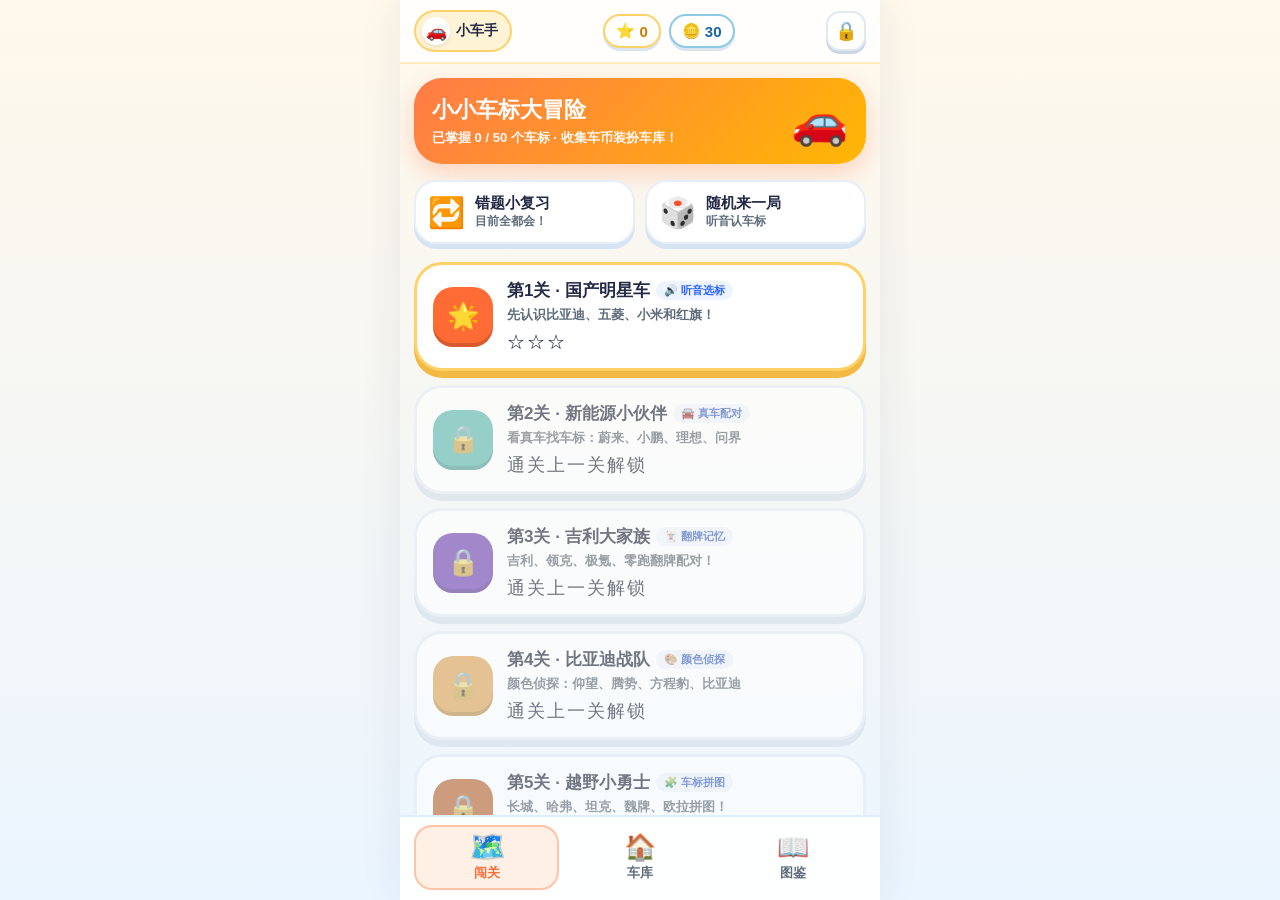
==== index.html @ 492449e4 "feat: 初始化小小车标大冒险 iPhone H5 小游戏" ====
<!DOCTYPE html>
<html lang="zh-CN">
<head>
  <meta charset="UTF-8" />
  <meta name="viewport" content="width=device-width, initial-scale=1.0, maximum-scale=1.0, user-scalable=no, viewport-fit=cover" />
  <meta name="apple-mobile-web-app-capable" content="yes" />
  <meta name="apple-mobile-web-app-status-bar-style" content="black-translucent" />
  <meta name="apple-mobile-web-app-title" content="认车标" />
  <meta name="theme-color" content="#FF6B35" />
  <title>小小车标大冒险</title>
  <link rel="manifest" href="./manifest.json" />
  <link rel="apple-touch-icon" href="./assets/icons/icon.svg" />
  <link rel="icon" type="image/svg+xml" href="./assets/icons/icon.svg" />
  <link rel="stylesheet" href="./styles.css" />
</head>
<body>
  <div id="app" class="app-shell">
    <!-- Top HUD -->
    <header id="top-bar" class="top-bar">
      <button id="profile-pill" class="profile-pill" aria-label="切换小朋友档案">
        <span id="profile-avatar" class="avatar-badge">🚗</span>
        <span id="profile-name" class="profile-name">小车手</span>
      </button>

      <div class="hud-stats">
        <div class="stat-chip star-chip" title="星星">
          <span class="stat-icon">⭐</span>
          <span id="hud-stars">0</span>
        </div>
        <div class="stat-chip coin-chip" title="车币">
          <span class="stat-icon">🪙</span>
          <span id="hud-coins">0</span>
        </div>
      </div>

      <button id="btn-parent" class="icon-btn parent-btn" aria-label="家长模式" title="家长模式">
        <span>🔒</span>
      </button>
    </header>

    <!-- Backup / PWA Reminder Banner (conditional) -->
    <div id="notice-banner" class="notice-banner hidden"></div>

    <!-- Main Screen Container -->
    <main id="screen-root" class="screen-root" role="main"></main>

    <!-- Bottom Tab Bar (hidden during active gameplay) -->
    <nav id="bottom-nav" class="bottom-nav" aria-label="主导航">
      <button class="nav-tab active" data-tab="map">
        <span class="nav-emoji">🗺️</span>
        <span class="nav-label">闯关</span>
      </button>
      <button class="nav-tab" data-tab="garage">
        <span class="nav-emoji">🏠</span>
        <span class="nav-label">车库</span>
      </button>
      <button class="nav-tab" data-tab="encyclopedia">
        <span class="nav-emoji">📖</span>
        <span class="nav-label">图鉴</span>
      </button>
    </nav>

    <!-- Modal / Overlay Layer (Meal Break, Eye Rest, Parent Lock, Celebrations, QR) -->
    <div id="overlay-root" class="overlay-root hidden"></div>
    <!-- Floating Confetti / Star Burst Layer -->
    <div id="fx-layer" class="fx-layer" aria-hidden="true"></div>
  </div>

  <script type="module" src="./src/main.js"></script>
</body>
</html>
---- styles.css ----
:root {
  --bg-top: #FFF8EB;
  --bg-bottom: #EBF5FF;
  --surface: #FFFFFF;
  --surface-soft: #FFF5E4;
  --ink: #232946;
  --ink-muted: #5F6C7B;
  --primary: #FF6B35;
  --primary-dark: #D94E1F;
  --secondary: #3A86FF;
  --secondary-dark: #1F62D6;
  --success: #2EC4B6;
  --success-dark: #1C968A;
  --warning: #FFB703;
  --warning-dark: #D99300;
  --danger: #EF476F;
  --danger-dark: #C72C52;
  --purple: #8338EC;
  --purple-dark: #611EC4;
  --radius-xl: 28px;
  --radius-lg: 22px;
  --radius-md: 16px;
  --shadow-card: 0 8px 24px rgba(35, 41, 70, 0.08);
  --safe-top: env(safe-area-inset-top, 0px);
  --safe-bottom: env(safe-area-inset-bottom, 0px);
}

* {
  box-sizing: border-box;
  -webkit-tap-highlight-color: transparent;
  user-select: none;
  -webkit-user-select: none;
}

html, body {
  margin: 0;
  padding: 0;
  width: 100%;
  height: 100%;
  overflow: hidden;
  font-family: -apple-system, BlinkMacSystemFont, "PingFang SC", "Hiragino Sans GB", "Microsoft YaHei", "Rounded Mplus 1c", sans-serif;
  background: linear-gradient(180deg, var(--bg-top) 0%, var(--bg-bottom) 100%);
  color: var(--ink);
  touch-action: manipulation;
}

input, textarea, select {
  user-select: text;
  -webkit-user-select: text;
  font-family: inherit;
}

.hidden {
  display: none !important;
}

/* App Shell */
.app-shell {
  width: 100%;
  max-width: 480px;
  height: 100%;
  margin: 0 auto;
  display: flex;
  flex-direction: column;
  position: relative;
  background: linear-gradient(180deg, var(--bg-top) 0%, var(--bg-bottom) 100%);
  box-shadow: 0 0 40px rgba(35, 41, 70, 0.08);
}

/* Top HUD */
.top-bar {
  display: flex;
  align-items: center;
  justify-content: space-between;
  gap: 8px;
  padding: calc(10px + var(--safe-top)) 14px 10px;
  background: rgba(255, 255, 255, 0.85);
  backdrop-filter: blur(12px);
  -webkit-backdrop-filter: blur(12px);
  border-bottom: 2px solid rgba(255, 183, 3, 0.25);
  z-index: 20;
  flex-shrink: 0;
}

.profile-pill {
  display: flex;
  align-items: center;
  gap: 6px;
  background: #FFF3D6;
  border: 2px solid #FFD166;
  border-radius: 999px;
  padding: 5px 12px 5px 6px;
  font-size: 14px;
  font-weight: 800;
  color: var(--ink);
  cursor: pointer;
}

.avatar-badge {
  width: 28px;
  height: 28px;
  border-radius: 50%;
  background: #FFFFFF;
  display: flex;
  align-items: center;
  justify-content: center;
  font-size: 17px;
  box-shadow: 0 2px 4px rgba(0,0,0,0.08);
}

.hud-stats {
  display: flex;
  align-items: center;
  gap: 8px;
}

.stat-chip {
  display: flex;
  align-items: center;
  gap: 4px;
  padding: 6px 11px;
  border-radius: 999px;
  font-weight: 900;
  font-size: 15px;
  background: #FFFFFF;
  border: 2px solid #E9EEF5;
  box-shadow: 0 3px 0 #DCE4F0;
}

.star-chip { border-color: #FFD166; color: #C97A00; }
.coin-chip { border-color: #8ECAE6; color: #1964A0; }

.icon-btn {
  width: 40px;
  height: 40px;
  border-radius: 14px;
  border: 2px solid #E2E8F0;
  background: #FFFFFF;
  font-size: 18px;
  display: flex;
  align-items: center;
  justify-content: center;
  cursor: pointer;
  box-shadow: 0 3px 0 #CBD5E1;
  transition: transform 0.1s;
}

.icon-btn:active {
  transform: translateY(2px);
  box-shadow: 0 1px 0 #CBD5E1;
}

/* Notice Banner */
.notice-banner {
  background: #FFF3CD;
  color: #7A5200;
  font-size: 13px;
  font-weight: 700;
  padding: 8px 14px;
  display: flex;
  align-items: center;
  justify-content: space-between;
  gap: 8px;
  border-bottom: 1px solid #FFE08A;
  flex-shrink: 0;
}

.notice-banner button {
  background: #FF9F1C;
  color: #FFFFFF;
  border: none;
  border-radius: 999px;
  padding: 4px 10px;
  font-size: 12px;
  font-weight: 800;
  cursor: pointer;
  white-space: nowrap;
}

/* Main Screen Area */
.screen-root {
  flex: 1;
  overflow-y: auto;
  overflow-x: hidden;
  -webkit-overflow-scrolling: touch;
  padding: 14px 14px 20px;
  position: relative;
}

/* Bottom Navigation */
.bottom-nav {
  display: grid;
  grid-template-columns: repeat(3, 1fr);
  gap: 8px;
  padding: 8px 14px calc(10px + var(--safe-bottom));
  background: rgba(255, 255, 255, 0.94);
  backdrop-filter: blur(12px);
  -webkit-backdrop-filter: blur(12px);
  border-top: 2px solid rgba(58, 134, 255, 0.15);
  flex-shrink: 0;
  z-index: 20;
}

.nav-tab {
  display: flex;
  flex-direction: column;
  align-items: center;
  justify-content: center;
  gap: 2px;
  padding: 8px 4px;
  border: none;
  border-radius: 18px;
  background: transparent;
  color: var(--ink-muted);
  cursor: pointer;
  transition: all 0.16s ease;
}

.nav-tab .nav-emoji {
  font-size: 26px;
  line-height: 1.1;
  transition: transform 0.16s ease;
}

.nav-tab .nav-label {
  font-size: 13px;
  font-weight: 800;
}

.nav-tab.active {
  background: #FFF0E6;
  color: var(--primary);
  box-shadow: inset 0 0 0 2px #FFC4A8;
}

.nav-tab.active .nav-emoji {
  transform: scale(1.15);
}

/* Tactile 3D Buttons */
.btn {
  display: inline-flex;
  align-items: center;
  justify-content: center;
  gap: 8px;
  border: none;
  border-radius: var(--radius-lg);
  padding: 14px 22px;
  font-size: 18px;
  font-weight: 900;
  cursor: pointer;
  transition: transform 0.1s ease, box-shadow 0.1s ease;
  text-decoration: none;
}

.btn-primary {
  background: var(--primary);
  color: #FFFFFF;
  box-shadow: 0 6px 0 var(--primary-dark);
}
.btn-primary:active { transform: translateY(4px); box-shadow: 0 2px 0 var(--primary-dark); }

.btn-secondary {
  background: var(--secondary);
  color: #FFFFFF;
  box-shadow: 0 6px 0 var(--secondary-dark);
}
.btn-secondary:active { transform: translateY(4px); box-shadow: 0 2px 0 var(--secondary-dark); }

.btn-success {
  background: var(--success);
  color: #FFFFFF;
  box-shadow: 0 6px 0 var(--success-dark);
}
.btn-success:active { transform: translateY(4px); box-shadow: 0 2px 0 var(--success-dark); }

.btn-warning {
  background: var(--warning);
  color: #3D2700;
  box-shadow: 0 6px 0 var(--warning-dark);
}
.btn-warning:active { transform: translateY(4px); box-shadow: 0 2px 0 var(--warning-dark); }

.btn-purple {
  background: var(--purple);
  color: #FFFFFF;
  box-shadow: 0 6px 0 var(--purple-dark);
}
.btn-purple:active { transform: translateY(4px); box-shadow: 0 2px 0 var(--purple-dark); }

.btn-soft {
  background: #FFFFFF;
  color: var(--ink);
  border: 2px solid #E2E8F0;
  box-shadow: 0 4px 0 #CBD5E1;
}
.btn-soft:active { transform: translateY(3px); box-shadow: 0 1px 0 #CBD5E1; }

.btn-danger {
  background: var(--danger);
  color: #FFFFFF;
  box-shadow: 0 5px 0 var(--danger-dark);
}

.btn-sm {
  padding: 9px 14px;
  font-size: 14px;
  border-radius: 14px;
}

.btn-block {
  width: 100%;
}

/* Map Screen */
.hero-banner {
  background: linear-gradient(135deg, #FF7B47 0%, #FFB703 100%);
  border-radius: var(--radius-xl);
  padding: 16px 18px;
  color: #FFFFFF;
  display: flex;
  align-items: center;
  justify-content: space-between;
  gap: 12px;
  box-shadow: 0 10px 24px rgba(255, 107, 53, 0.25);
  margin-bottom: 16px;
}

.hero-banner h1 {
  margin: 0 0 4px;
  font-size: 22px;
  font-weight: 900;
}

.hero-banner p {
  margin: 0;
  font-size: 13px;
  font-weight: 700;
  opacity: 0.95;
}

.hero-mascot {
  font-size: 46px;
  animation: bob 2.4s ease-in-out infinite;
}

.quick-actions {
  display: grid;
  grid-template-columns: 1fr 1fr;
  gap: 10px;
  margin-bottom: 18px;
}

.quick-card {
  background: #FFFFFF;
  border-radius: var(--radius-lg);
  padding: 12px;
  border: 2px solid #E6EEF8;
  box-shadow: 0 5px 0 #D6E3F3;
  display: flex;
  align-items: center;
  gap: 10px;
  cursor: pointer;
  text-align: left;
}
.quick-card:active { transform: translateY(3px); box-shadow: 0 2px 0 #D6E3F3; }
.quick-card .q-emoji { font-size: 30px; }
.quick-card .q-title { font-size: 15px; font-weight: 900; color: var(--ink); }
.quick-card .q-sub { font-size: 12px; font-weight: 700; color: var(--ink-muted); }

/* Winding Level Road */
.level-road {
  display: flex;
  flex-direction: column;
  gap: 14px;
  padding-bottom: 16px;
}

.level-card {
  background: #FFFFFF;
  border-radius: var(--radius-xl);
  padding: 14px 16px;
  display: flex;
  align-items: center;
  gap: 14px;
  border: 3px solid #E2ECFA;
  box-shadow: 0 7px 0 #D0DFEF;
  cursor: pointer;
  transition: transform 0.12s ease;
  position: relative;
}

.level-card:active { transform: translateY(4px); box-shadow: 0 3px 0 #D0DFEF; }

.level-card.unlocked {
  border-color: #FFD166;
  box-shadow: 0 7px 0 #F4B942;
}

.level-card.boss {
  background: linear-gradient(135deg, #FFF0F6 0%, #FFF9E6 100%);
  border-color: #FF7597;
  box-shadow: 0 7px 0 #E04F74;
}

.level-card.locked {
  opacity: 0.62;
  filter: grayscale(0.4);
  cursor: not-allowed;
}

.level-badge {
  width: 60px;
  height: 60px;
  border-radius: 20px;
  display: flex;
  flex-direction: column;
  align-items: center;
  justify-content: center;
  font-size: 26px;
  font-weight: 900;
  color: #FFFFFF;
  flex-shrink: 0;
  box-shadow: inset 0 -4px 0 rgba(0, 0, 0, 0.15);
}

.level-info {
  flex: 1;
  min-width: 0;
}

.level-title-row {
  display: flex;
  align-items: center;
  gap: 6px;
  margin-bottom: 4px;
}

.level-title {
  font-size: 17px;
  font-weight: 900;
}

.mode-pill {
  font-size: 11px;
  font-weight: 800;
  padding: 2px 8px;
  border-radius: 999px;
  background: #EEF4FF;
  color: #2962FF;
}

.level-desc {
  font-size: 13px;
  color: var(--ink-muted);
  font-weight: 600;
  margin-bottom: 6px;
}

.level-stars {
  font-size: 18px;
  letter-spacing: 2px;
}

/* Gameplay Header */
.play-header {
  display: flex;
  align-items: center;
  gap: 10px;
  margin-bottom: 12px;
}

.progress-track {
  flex: 1;
  height: 16px;
  background: #E2ECF7;
  border-radius: 999px;
  overflow: hidden;
  border: 2px solid #FFFFFF;
  box-shadow: inset 0 2px 4px rgba(0,0,0,0.08);
}

.progress-fill {
  height: 100%;
  background: linear-gradient(90deg, #2EC4B6, #56CFE1);
  border-radius: 999px;
  transition: width 0.35s cubic-bezier(0.34, 1.56, 0.64, 1);
}

.timer-pill {
  background: #FFE5EC;
  color: #D90429;
  font-weight: 900;
  font-size: 15px;
  padding: 5px 12px;
  border-radius: 999px;
  border: 2px solid #FFB3C6;
}

/* Prompt / Question Card */
.prompt-card {
  background: #FFFFFF;
  border-radius: var(--radius-xl);
  padding: 16px;
  text-align: center;
  box-shadow: var(--shadow-card);
  border: 3px solid #FFF0D4;
  margin-bottom: 14px;
}

.prompt-title {
  font-size: 20px;
  font-weight: 900;
  margin: 0 0 8px;
  color: var(--ink);
}

.speak-big-btn {
  display: inline-flex;
  align-items: center;
  justify-content: center;
  gap: 8px;
  background: linear-gradient(135deg, #3A86FF, #5E9EFF);
  color: #FFFFFF;
  border: none;
  border-radius: 999px;
  padding: 12px 22px;
  font-size: 20px;
  font-weight: 900;
  box-shadow: 0 5px 0 #1F62D6;
  cursor: pointer;
}
.speak-big-btn:active { transform: translateY(3px); box-shadow: 0 2px 0 #1F62D6; }

/* Learn Flashcards */
.learn-card {
  background: #FFFFFF;
  border-radius: var(--radius-xl);
  padding: 20px 16px;
  text-align: center;
  border: 3px solid #FFD166;
  box-shadow: 0 10px 28px rgba(255, 183, 3, 0.16);
  display: flex;
  flex-direction: column;
  align-items: center;
  gap: 12px;
}

.logo-stage {
  width: 170px;
  height: 170px;
  border-radius: 26px;
  background: #F8FAFC;
  border: 2px solid #E2E8F0;
  display: flex;
  align-items: center;
  justify-content: center;
  padding: 16px;
  position: relative;
}

.logo-stage svg {
  width: 100%;
  height: 100%;
  display: block;
}

.variant-chips {
  display: flex;
  flex-wrap: wrap;
  justify-content: center;
  gap: 8px;
}

.variant-chip {
  padding: 6px 12px;
  border-radius: 999px;
  border: 2px solid #E2E8F0;
  background: #FFFFFF;
  font-size: 13px;
  font-weight: 800;
  cursor: pointer;
}

.variant-chip.active {
  border-color: var(--primary);
  background: #FFF0E6;
  color: var(--primary);
}

.car-showcase-box {
  width: 100%;
  max-width: 340px;
  border-radius: 20px;
  overflow: hidden;
  border: 2px solid #E2ECF7;
  background: linear-gradient(180deg, #E3F2FD 0%, #F8FAFC 65%, #DCE4EC 65%, #CBD5E1 100%);
  position: relative;
}

.car-showcase-box img,
.car-showcase-box svg {
  width: 100%;
  height: 145px;
  object-fit: cover;
  display: block;
}

.car-caption {
  position: absolute;
  bottom: 6px;
  right: 8px;
  background: rgba(35, 41, 70, 0.72);
  color: #FFFFFF;
  font-size: 11px;
  font-weight: 800;
  padding: 3px 8px;
  border-radius: 999px;
}

/* Options Grid (2x2 huge buttons for kids) */
.options-grid {
  display: grid;
  grid-template-columns: repeat(2, 1fr);
  gap: 12px;
}

.option-tile {
  background: #FFFFFF;
  border: 3px solid #E2E8F0;
  border-radius: 24px;
  padding: 12px;
  min-height: 132px;
  display: flex;
  flex-direction: column;
  align-items: center;
  justify-content: center;
  gap: 6px;
  box-shadow: 0 6px 0 #CBD5E1;
  cursor: pointer;
  transition: transform 0.12s ease, border-color 0.15s ease, background 0.15s ease;
}

.option-tile:active {
  transform: translateY(4px);
  box-shadow: 0 2px 0 #CBD5E1;
}

.option-tile svg {
  width: 88px;
  height: 88px;
}

.option-tile.car-option {
  padding: 8px;
  min-height: 130px;
}

.option-tile.car-option svg,
.option-tile.car-option img {
  width: 100%;
  height: 92px;
  border-radius: 14px;
  object-fit: cover;
}

.option-tile.correct {
  border-color: var(--success);
  background: #E6FBF8;
  box-shadow: 0 6px 0 var(--success-dark);
  animation: popGood 0.45s ease;
}

.option-tile.wrong {
  border-color: var(--danger);
  background: #FFEBEF;
  box-shadow: 0 6px 0 var(--danger-dark);
  animation: wobble 0.4s ease;
}

/* Memory Match Grid */
.memory-grid {
  display: grid;
  grid-template-columns: repeat(3, 1fr);
  gap: 10px;
}

.memory-card {
  aspect-ratio: 1 / 1;
  perspective: 800px;
  cursor: pointer;
}

.memory-inner {
  width: 100%;
  height: 100%;
  position: relative;
  transform-style: preserve-3d;
  transition: transform 0.35s ease;
}

.memory-card.flipped .memory-inner,
.memory-card.matched .memory-inner {
  transform: rotateY(180deg);
}

.memory-face {
  position: absolute;
  inset: 0;
  border-radius: 20px;
  backface-visibility: hidden;
  -webkit-backface-visibility: hidden;
  display: flex;
  align-items: center;
  justify-content: center;
  padding: 10px;
}

.memory-front {
  background: linear-gradient(135deg, #FF9F1C, #FF6B35);
  border: 3px solid #FFFFFF;
  box-shadow: 0 5px 0 #D94E1F;
  font-size: 34px;
}

.memory-back {
  background: #FFFFFF;
  border: 3px solid #3A86FF;
  box-shadow: 0 5px 0 #1F62D6;
  transform: rotateY(180deg);
}

.memory-card.matched .memory-back {
  border-color: var(--success);
  background: #E6FBF8;
  box-shadow: 0 5px 0 var(--success-dark);
}

.memory-back svg {
  width: 100%;
  height: 100%;
}

/* Puzzle Mode (2x2 tap-to-swap / tap-to-place) */
.puzzle-board {
  display: grid;
  grid-template-columns: repeat(2, 1fr);
  gap: 6px;
  width: 248px;
  height: 248px;
  margin: 0 auto 16px;
  padding: 8px;
  background: #FFFFFF;
  border-radius: 24px;
  border: 4px solid #FFD166;
  box-shadow: var(--shadow-card);
}

.puzzle-slot {
  border-radius: 14px;
  border: 2px dashed #CBD5E1;
  background: #F8FAFC;
  overflow: hidden;
  position: relative;
  cursor: pointer;
}

.puzzle-slot.filled {
  border-style: solid;
  border-color: #2EC4B6;
}

.puzzle-slot.selected {
  border-color: #FF6B35;
  box-shadow: 0 0 0 3px rgba(255, 107, 53, 0.35);
}

.puzzle-tray {
  display: grid;
  grid-template-columns: repeat(4, 1fr);
  gap: 8px;
}

.puzzle-piece {
  aspect-ratio: 1 / 1;
  border-radius: 14px;
  background: #FFFFFF;
  border: 3px solid #3A86FF;
  box-shadow: 0 4px 0 #1F62D6;
  overflow: hidden;
  cursor: pointer;
  position: relative;
}

.puzzle-piece.selected {
  border-color: #FF6B35;
  transform: translateY(-4px) scale(1.04);
}

.puzzle-piece.used {
  opacity: 0.25;
  pointer-events: none;
}

.quad-clip {
  width: 200%;
  height: 200%;
  position: absolute;
}
.quad-0 { top: 0; left: 0; }
.quad-1 { top: 0; left: -100%; }
.quad-2 { top: -100%; left: 0; }
.quad-3 { top: -100%; left: -100%; }

/* Garage Screen */
.garage-stage {
  border-radius: var(--radius-xl);
  padding: 18px 16px 14px;
  min-height: 230px;
  position: relative;
  overflow: hidden;
  border: 3px solid #FFFFFF;
  box-shadow: var(--shadow-card);
  margin-bottom: 14px;
  display: flex;
  flex-direction: column;
  justify-content: space-between;
}

.garage-decor-row {
  display: flex;
  justify-content: space-between;
  font-size: 32px;
  z-index: 2;
}

.garage-car-display {
  display: flex;
  flex-direction: column;
  align-items: center;
  z-index: 2;
  cursor: pointer;
}

.garage-car-display svg {
  width: 240px;
  height: 120px;
  filter: drop-shadow(0 8px 12px rgba(0,0,0,0.18));
  transition: transform 0.2s ease;
}

.garage-car-display:active svg {
  transform: scale(1.06) translateY(-4px);
}

.garage-tabs {
  display: flex;
  gap: 8px;
  margin-bottom: 12px;
}

.pill-tab {
  flex: 1;
  padding: 10px 8px;
  border-radius: 16px;
  border: 2px solid #E2E8F0;
  background: #FFFFFF;
  font-size: 14px;
  font-weight: 900;
  color: var(--ink-muted);
  cursor: pointer;
}

.pill-tab.active {
  background: var(--primary);
  color: #FFFFFF;
  border-color: var(--primary-dark);
}

.shop-grid {
  display: grid;
  grid-template-columns: repeat(2, 1fr);
  gap: 10px;
}

.shop-card {
  background: #FFFFFF;
  border-radius: 20px;
  padding: 12px;
  border: 2px solid #E2E8F0;
  text-align: center;
  display: flex;
  flex-direction: column;
  align-items: center;
  gap: 6px;
  box-shadow: 0 4px 0 #DCE4F0;
}

.shop-card.equipped {
  border-color: var(--success);
  background: #F0FDFB;
}

/* Encyclopedia Screen */
.filter-row {
  display: flex;
  gap: 8px;
  margin-bottom: 12px;
  overflow-x: auto;
  padding-bottom: 4px;
}

.brand-grid {
  display: grid;
  grid-template-columns: repeat(3, 1fr);
  gap: 10px;
}

.brand-cell {
  background: #FFFFFF;
  border-radius: 20px;
  padding: 10px 8px;
  border: 2px solid #E2E8F0;
  box-shadow: 0 4px 0 #DCE4F0;
  display: flex;
  flex-direction: column;
  align-items: center;
  gap: 5px;
  cursor: pointer;
  position: relative;
}

.brand-cell.mastered {
  border-color: #FFD166;
  background: #FFFDF5;
}

.brand-cell svg {
  width: 62px;
  height: 62px;
}

.brand-cell-name {
  font-size: 13px;
  font-weight: 900;
  text-align: center;
}

.master-dot {
  position: absolute;
  top: 6px;
  right: 6px;
  font-size: 13px;
}

/* Overlays & Modals */
.overlay-root {
  position: fixed;
  inset: 0;
  background: rgba(20, 26, 48, 0.62);
  backdrop-filter: blur(6px);
  -webkit-backdrop-filter: blur(6px);
  display: flex;
  align-items: center;
  justify-content: center;
  padding: 16px;
  z-index: 100;
}

.modal-card {
  width: 100%;
  max-width: 420px;
  max-height: 88vh;
  overflow-y: auto;
  background: #FFFFFF;
  border-radius: var(--radius-xl);
  padding: 20px;
  box-shadow: 0 20px 50px rgba(0, 0, 0, 0.28);
  animation: modalIn 0.24s cubic-bezier(0.34, 1.56, 0.64, 1);
}

.modal-header {
  display: flex;
  align-items: center;
  justify-content: space-between;
  margin-bottom: 14px;
}

.modal-title {
  font-size: 20px;
  font-weight: 900;
  margin: 0;
}

/* Parent Panel */
.parent-section {
  background: #F8FAFC;
  border: 1px solid #E2E8F0;
  border-radius: 18px;
  padding: 14px;
  margin-bottom: 12px;
}

.parent-section h3 {
  margin: 0 0 10px;
  font-size: 15px;
  font-weight: 900;
  color: var(--ink);
}

.setting-row {
  display: flex;
  align-items: center;
  justify-content: space-between;
  gap: 10px;
  padding: 8px 0;
  border-bottom: 1px solid #E9EEF5;
  font-size: 14px;
  font-weight: 700;
}

.setting-row:last-child {
  border-bottom: none;
}

.toggle-switch {
  width: 50px;
  height: 28px;
  border-radius: 999px;
  background: #CBD5E1;
  border: none;
  position: relative;
  cursor: pointer;
  transition: background 0.2s;
  flex-shrink: 0;
}

.toggle-switch::after {
  content: "";
  position: absolute;
  top: 3px;
  left: 3px;
  width: 22px;
  height: 22px;
  border-radius: 50%;
  background: #FFFFFF;
  transition: transform 0.2s;
  box-shadow: 0 2px 4px rgba(0,0,0,0.2);
}

.toggle-switch.on {
  background: var(--success);
}

.toggle-switch.on::after {
  transform: translateX(22px);
}

.code-box {
  width: 100%;
  min-height: 76px;
  border-radius: 14px;
  border: 2px solid #CBD5E1;
  padding: 10px;
  font-size: 12px;
  font-family: ui-monospace, SFMono-Regular, Menlo, monospace;
  word-break: break-all;
  background: #FFFFFF;
}

.qr-canvas-wrap {
  display: flex;
  justify-content: center;
  padding: 12px;
  background: #FFFFFF;
  border-radius: 16px;
  border: 2px solid #E2E8F0;
  margin: 10px 0;
}

/* Break Screen (Meal Mode / Eye Rest) */
.break-card {
  text-align: center;
}

.break-emoji {
  font-size: 72px;
  margin-bottom: 8px;
  animation: bob 2s ease-in-out infinite;
}

.countdown-big {
  font-size: 52px;
  font-weight: 900;
  color: var(--primary);
  margin: 10px 0;
  font-variant-numeric: tabular-nums;
}

/* FX Layer */
.fx-layer {
  position: fixed;
  inset: 0;
  pointer-events: none;
  z-index: 200;
  overflow: hidden;
}

.fx-particle {
  position: absolute;
  font-size: 26px;
  animation: flyUp 0.9s ease-out forwards;
}

@keyframes bob {
  0%, 100% { transform: translateY(0); }
  50% { transform: translateY(-7px); }
}

@keyframes popGood {
  0% { transform: scale(1); }
  40% { transform: scale(1.08); }
  100% { transform: scale(1); }
}

@keyframes wobble {
  0%, 100% { transform: translateX(0); }
  25% { transform: translateX(-8px); }
  75% { transform: translateX(8px); }
}

@keyframes modalIn {
  from { opacity: 0; transform: scale(0.9) translateY(16px); }
  to { opacity: 1; transform: scale(1) translateY(0); }
}

@keyframes flyUp {
  0% { opacity: 1; transform: translate(0, 0) scale(0.7) rotate(0deg); }
  100% { opacity: 0; transform: translate(var(--dx, 0px), var(--dy, -140px)) scale(1.35) rotate(var(--rot, 180deg)); }
}
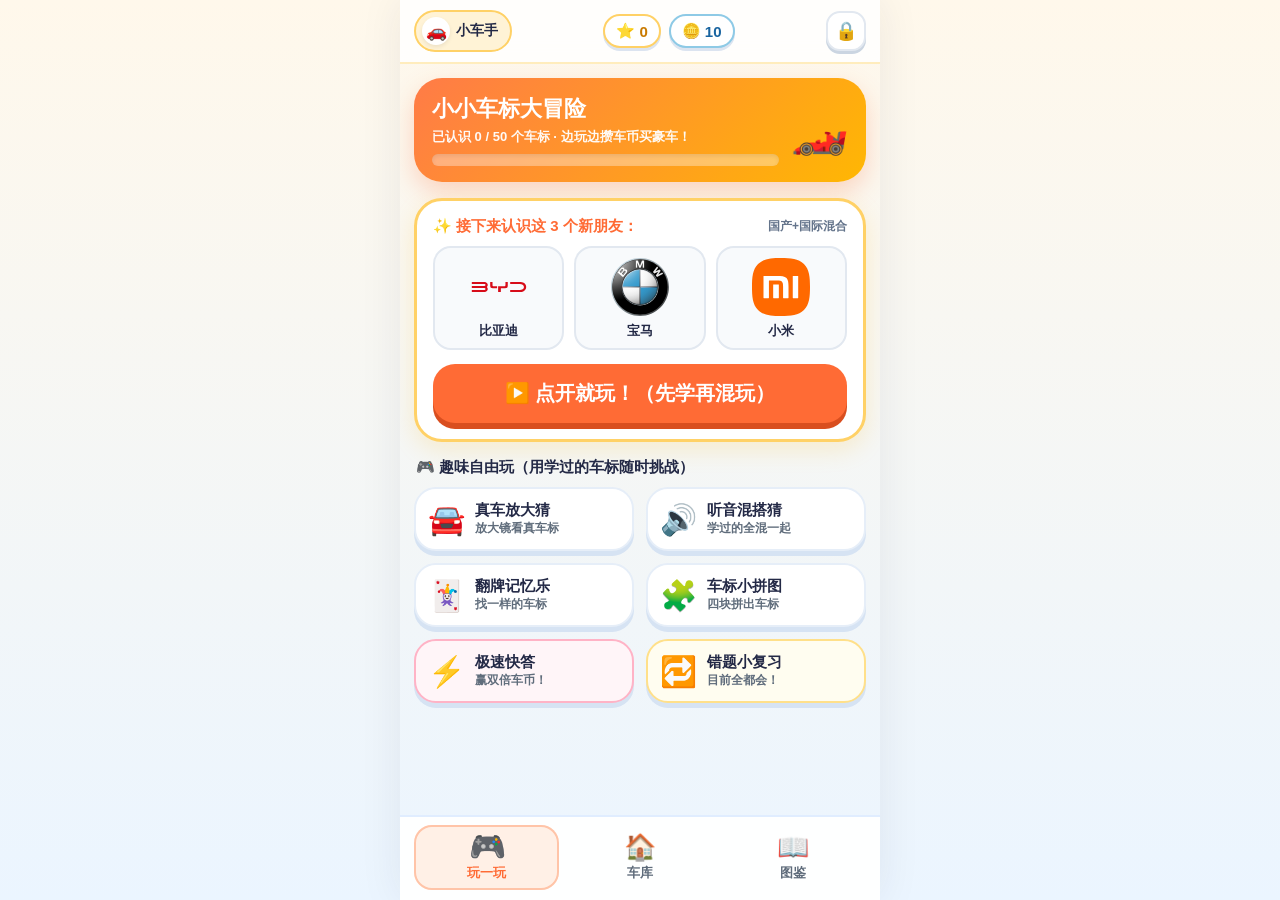
==== commit 3c14328a: "feat: 重构为点开即玩混合循环、真车放大镜看车标、去掉多余假颜色并提高车库解锁门槛" ====
--- a/index.html
+++ b/index.html
@@ -47,8 +47,8 @@
     <!-- Bottom Tab Bar (hidden during active gameplay) -->
     <nav id="bottom-nav" class="bottom-nav" aria-label="主导航">
       <button class="nav-tab active" data-tab="map">
-        <span class="nav-emoji">🗺️</span>
-        <span class="nav-label">闯关</span>
+        <span class="nav-emoji">🎮</span>
+        <span class="nav-label">玩一玩</span>
       </button>
       <button class="nav-tab" data-tab="garage">
         <span class="nav-emoji">🏠</span>
--- a/styles.css
+++ b/styles.css
@@ -559,10 +559,31 @@
   position: relative;
 }
 
-.logo-stage svg {
+.logo-stage svg,
+.logo-stage img.brand-logo-img {
   width: 100%;
   height: 100%;
+  object-fit: contain;
   display: block;
+}
+
+.brand-logo-img {
+  width: 100%;
+  height: 100%;
+  object-fit: contain;
+  display: block;
+  pointer-events: none;
+}
+
+.brand-logo-fallback {
+  width: 100%;
+  height: 100%;
+  display: flex;
+  align-items: center;
+  justify-content: center;
+  font-weight: 900;
+  font-size: 20px;
+  color: var(--ink);
 }
 
 .variant-chips {
@@ -646,9 +667,11 @@
   box-shadow: 0 2px 0 #CBD5E1;
 }
 
-.option-tile svg {
-  width: 88px;
-  height: 88px;
+.option-tile svg,
+.option-tile img.brand-logo-img {
+  width: 96px;
+  height: 96px;
+  object-fit: contain;
 }
 
 .option-tile.car-option {
@@ -736,9 +759,11 @@
   box-shadow: 0 5px 0 var(--success-dark);
 }
 
-.memory-back svg {
+.memory-back svg,
+.memory-back img.brand-logo-img {
   width: 100%;
   height: 100%;
+  object-fit: contain;
 }
 
 /* Puzzle Mode (2x2 tap-to-swap / tap-to-place) */
@@ -849,8 +874,145 @@
   transition: transform 0.2s ease;
 }
 
-.garage-car-display:active svg {
-  transform: scale(1.06) translateY(-4px);
+.garage-car-display:active svg,
+.garage-car-display:active .garage-photo-frame {
+  transform: scale(1.04) translateY(-3px);
+}
+
+.garage-photo-frame {
+  position: relative;
+  width: 248px;
+  height: 138px;
+  border-radius: 20px;
+  overflow: hidden;
+  border: 4px solid #FFFFFF;
+  box-shadow: 0 10px 22px rgba(0, 0, 0, 0.22);
+  background: #F1F5F9;
+  transition: transform 0.2s ease;
+}
+
+.garage-photo-frame svg {
+  width: 100%;
+  height: 100%;
+  filter: none;
+}
+
+.garage-real-img {
+  position: absolute;
+  inset: 0;
+  width: 100%;
+  height: 100%;
+  object-fit: cover;
+}
+
+.garage-mini-logo {
+  position: absolute;
+  top: 8px;
+  left: 8px;
+  width: 40px;
+  height: 40px;
+  border-radius: 12px;
+  background: rgba(255, 255, 255, 0.94);
+  padding: 5px;
+  box-shadow: 0 3px 8px rgba(0, 0, 0, 0.16);
+  display: flex;
+  align-items: center;
+  justify-content: center;
+}
+
+.pulse-speak {
+  animation: gentlePulse 2.2s ease-in-out infinite;
+}
+
+/* 首页点开即玩大卡片 */
+.play-hero-card {
+  background: #FFFFFF;
+  border-radius: var(--radius-xl);
+  padding: 16px;
+  border: 3px solid #FFD166;
+  box-shadow: 0 8px 24px rgba(255, 183, 3, 0.16);
+}
+
+.preview-logo-row {
+  display: grid;
+  grid-template-columns: repeat(3, 1fr);
+  gap: 10px;
+  margin-bottom: 14px;
+}
+
+.preview-logo-chip {
+  background: #F8FAFC;
+  border: 2px solid #E2E8F0;
+  border-radius: 18px;
+  padding: 10px 6px 8px;
+  display: flex;
+  flex-direction: column;
+  align-items: center;
+  gap: 6px;
+  font-size: 13px;
+  font-weight: 900;
+  color: var(--ink);
+}
+
+.preview-logo-box {
+  width: 58px;
+  height: 58px;
+  display: flex;
+  align-items: center;
+  justify-content: center;
+}
+
+.play-hero-btn {
+  font-size: 20px;
+  padding: 16px 20px;
+}
+
+/* 真车放大镜特写舞台 */
+.car-zoom-stage {
+  position: relative;
+  width: 100%;
+  height: 196px;
+  border-radius: 20px;
+  overflow: hidden;
+  border: 3px solid #E2ECF7;
+  background: #F1F5F9;
+  margin-bottom: 10px;
+  cursor: zoom-in;
+}
+
+.car-zoom-img {
+  position: absolute;
+  inset: 0;
+  width: 100%;
+  height: 100%;
+  object-fit: cover;
+  transition: transform 0.28s cubic-bezier(0.22, 1, 0.36, 1), transform-origin 0.2s ease;
+}
+
+.zoom-tip-pill {
+  position: absolute;
+  bottom: 8px;
+  left: 50%;
+  transform: translateX(-50%);
+  background: rgba(20, 26, 48, 0.72);
+  color: #FFFFFF;
+  font-size: 11px;
+  font-weight: 800;
+  padding: 4px 10px;
+  border-radius: 999px;
+  white-space: nowrap;
+  pointer-events: none;
+}
+
+.zoom-controls {
+  display: flex;
+  gap: 8px;
+  width: 100%;
+}
+
+@keyframes gentlePulse {
+  0%, 100% { box-shadow: 0 5px 0 #1F62D6, 0 0 0 0 rgba(58, 134, 255, 0.38); }
+  50% { box-shadow: 0 5px 0 #1F62D6, 0 0 0 10px rgba(58, 134, 255, 0); }
 }
 
 .garage-tabs {
@@ -935,9 +1097,11 @@
   background: #FFFDF5;
 }
 
-.brand-cell svg {
-  width: 62px;
-  height: 62px;
+.brand-cell svg,
+.brand-cell img.brand-logo-img {
+  width: 68px;
+  height: 68px;
+  object-fit: contain;
 }
 
 .brand-cell-name {
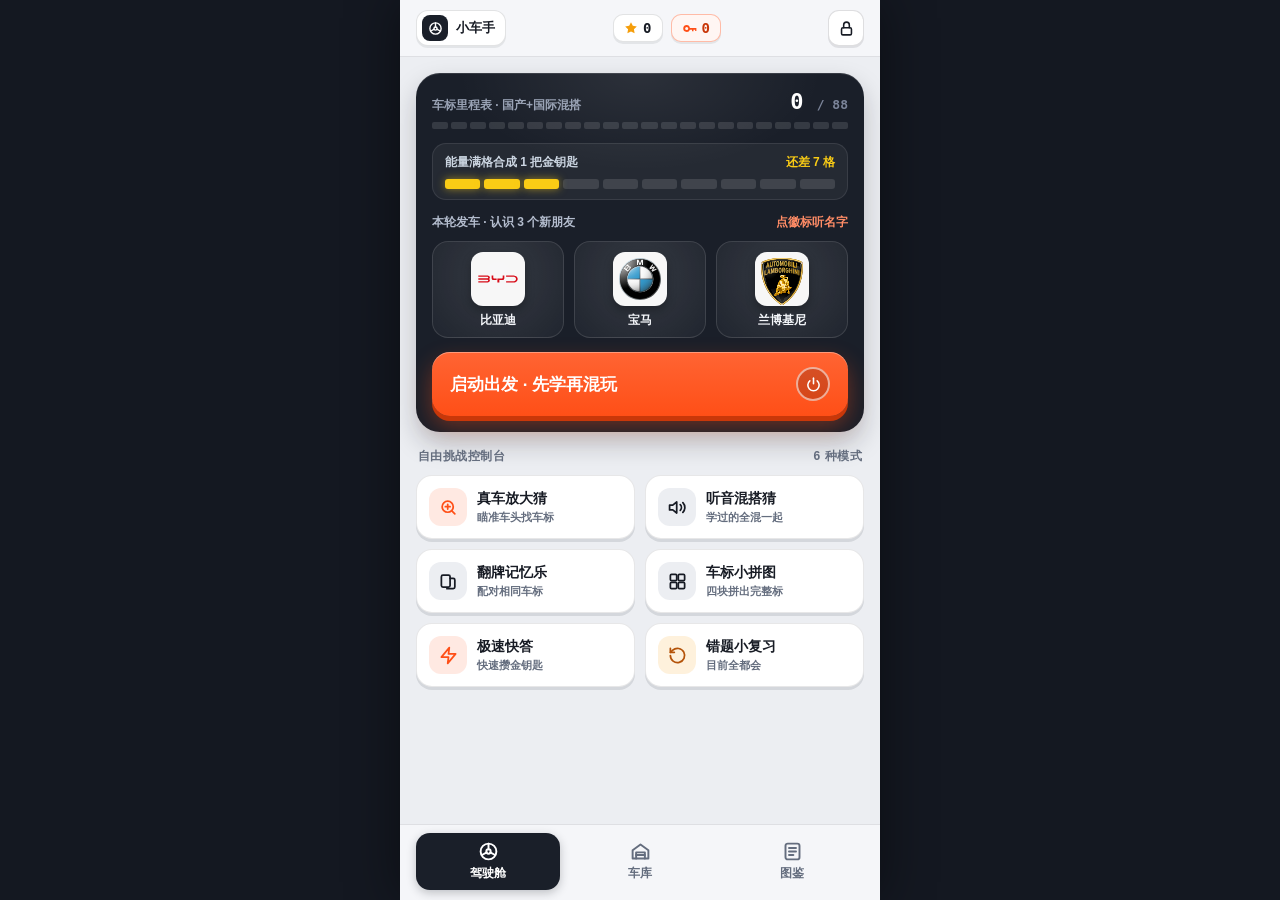
==== commit 0c4c4c55: "Direction A Mini Cockpit UI, 11 detailed garage cars, precision emblem zoom, Gold Key rewards, and 8" ====
--- a/index.html
+++ b/index.html
@@ -6,7 +6,7 @@
   <meta name="apple-mobile-web-app-capable" content="yes" />
   <meta name="apple-mobile-web-app-status-bar-style" content="black-translucent" />
   <meta name="apple-mobile-web-app-title" content="认车标" />
-  <meta name="theme-color" content="#FF6B35" />
+  <meta name="theme-color" content="#1A1F29" />
   <title>小小车标大冒险</title>
   <link rel="manifest" href="./manifest.json" />
   <link rel="apple-touch-icon" href="./assets/icons/icon.svg" />
@@ -15,54 +15,62 @@
 </head>
 <body>
   <div id="app" class="app-shell">
-    <!-- Top HUD -->
+    <!-- Top Cockpit HUD -->
     <header id="top-bar" class="top-bar">
       <button id="profile-pill" class="profile-pill" aria-label="切换小朋友档案">
-        <span id="profile-avatar" class="avatar-badge">🚗</span>
+        <span id="profile-avatar" class="avatar-badge">
+          <svg width="15" height="15" viewBox="0 0 24 24" fill="none" stroke="currentColor" stroke-width="2.2" stroke-linecap="round"><circle cx="12" cy="12" r="9"/><circle cx="12" cy="12" r="2.5"/><path d="M12 3v6.5M4.5 16l5.5-3M19.5 16l-5.5-3"/></svg>
+        </span>
         <span id="profile-name" class="profile-name">小车手</span>
       </button>
 
       <div class="hud-stats">
         <div class="stat-chip star-chip" title="星星">
-          <span class="stat-icon">⭐</span>
+          <svg width="14" height="14" viewBox="0 0 24 24" fill="#F59E0B" aria-hidden="true"><path d="M12 2l3.1 6.3 6.9 1-5 4.9 1.2 6.8L12 17.8 5.8 21 7 14.2 2 9.3l6.9-1z"/></svg>
           <span id="hud-stars">0</span>
         </div>
-        <div class="stat-chip coin-chip" title="车币">
-          <span class="stat-icon">🪙</span>
-          <span id="hud-coins">0</span>
+        <div class="stat-chip key-chip" title="金钥匙">
+          <svg width="15" height="15" viewBox="0 0 24 24" fill="#FF4F17" aria-hidden="true"><path d="M7.5 6.5a5.5 5.5 0 1 0 5.15 7.4h3.35v2.6h2.4v-2.6H21v2h2v-4.8H12.65A5.5 5.5 0 0 0 7.5 6.5zm0 8a2.5 2.5 0 1 1 0-5 2.5 2.5 0 0 1 0 5z"/></svg>
+          <span id="hud-keys">0</span>
         </div>
       </div>
 
       <button id="btn-parent" class="icon-btn parent-btn" aria-label="家长模式" title="家长模式">
-        <span>🔒</span>
+        <svg width="17" height="17" viewBox="0 0 24 24" fill="none" stroke="currentColor" stroke-width="2.2" stroke-linecap="round" stroke-linejoin="round" aria-hidden="true"><rect x="5" y="11" width="14" height="10" rx="2"/><path d="M8 11V7a4 4 0 0 1 8 0v4"/></svg>
       </button>
     </header>
 
-    <!-- Backup / PWA Reminder Banner (conditional) -->
+    <!-- Backup Reminder Banner -->
     <div id="notice-banner" class="notice-banner hidden"></div>
 
     <!-- Main Screen Container -->
     <main id="screen-root" class="screen-root" role="main"></main>
 
-    <!-- Bottom Tab Bar (hidden during active gameplay) -->
+    <!-- Bottom Hardware Dock -->
     <nav id="bottom-nav" class="bottom-nav" aria-label="主导航">
       <button class="nav-tab active" data-tab="map">
-        <span class="nav-emoji">🎮</span>
-        <span class="nav-label">玩一玩</span>
+        <span class="nav-icon">
+          <svg width="21" height="21" viewBox="0 0 24 24" fill="none" stroke="currentColor" stroke-width="2.2" stroke-linecap="round"><circle cx="12" cy="12" r="9"/><circle cx="12" cy="12" r="2.5"/><path d="M12 3v6.5M4.5 16l5.5-3M19.5 16l-5.5-3"/></svg>
+        </span>
+        <span class="nav-label">驾驶舱</span>
       </button>
       <button class="nav-tab" data-tab="garage">
-        <span class="nav-emoji">🏠</span>
+        <span class="nav-icon">
+          <svg width="21" height="21" viewBox="0 0 24 24" fill="none" stroke="currentColor" stroke-width="2.2" stroke-linecap="round" stroke-linejoin="round"><path d="M3 10.5L12 4l9 6.5V20H3v-9.5z"/><path d="M7 20v-7h10v7"/><path d="M7 16h10"/></svg>
+        </span>
         <span class="nav-label">车库</span>
       </button>
       <button class="nav-tab" data-tab="encyclopedia">
-        <span class="nav-emoji">📖</span>
+        <span class="nav-icon">
+          <svg width="21" height="21" viewBox="0 0 24 24" fill="none" stroke="currentColor" stroke-width="2.2" stroke-linecap="round" stroke-linejoin="round"><rect x="4" y="3" width="16" height="18" rx="2.5"/><path d="M8 8h8M8 12h8M8 16h5"/></svg>
+        </span>
         <span class="nav-label">图鉴</span>
       </button>
     </nav>
 
-    <!-- Modal / Overlay Layer (Meal Break, Eye Rest, Parent Lock, Celebrations, QR) -->
+    <!-- Modal / Overlay Layer -->
     <div id="overlay-root" class="overlay-root hidden"></div>
-    <!-- Floating Confetti / Star Burst Layer -->
+    <!-- Floating Celebration Particle Layer -->
     <div id="fx-layer" class="fx-layer" aria-hidden="true"></div>
   </div>
 
--- a/styles.css
+++ b/styles.css
@@ -1,26 +1,30 @@
+/* Direction A: Mini Cockpit (迷你驾驶舱) Design System
+ * Matte warm-gray hardware chassis + Dark carbon instrument deck + Signal orange-red + Telemetry green
+ * 8pt spacing rhythm, zero system-emoji UI icons, crisp contrast for all 88 real car emblems.
+ */
+
 :root {
-  --bg-top: #FFF8EB;
-  --bg-bottom: #EBF5FF;
+  --chassis: #ECEEF2;
+  --chassis-deep: #E1E4EB;
   --surface: #FFFFFF;
-  --surface-soft: #FFF5E4;
-  --ink: #232946;
-  --ink-muted: #5F6C7B;
-  --primary: #FF6B35;
-  --primary-dark: #D94E1F;
-  --secondary: #3A86FF;
-  --secondary-dark: #1F62D6;
-  --success: #2EC4B6;
-  --success-dark: #1C968A;
-  --warning: #FFB703;
-  --warning-dark: #D99300;
-  --danger: #EF476F;
-  --danger-dark: #C72C52;
-  --purple: #8338EC;
-  --purple-dark: #611EC4;
-  --radius-xl: 28px;
-  --radius-lg: 22px;
-  --radius-md: 16px;
-  --shadow-card: 0 8px 24px rgba(35, 41, 70, 0.08);
+  --carbon: #1A1F29;
+  --carbon-2: #242B38;
+  --ink: #171B24;
+  --ink-muted: #646D7E;
+  --signal: #FF4F17;
+  --signal-dark: #C93709;
+  --ok: #16A34A;
+  --ok-dark: #15803D;
+  --gold: #F59E0B;
+  --gold-dark: #B45309;
+  --danger: #E11D48;
+  --danger-dark: #BE123C;
+  --line: rgba(23, 27, 36, 0.1);
+  --radius-xl: 24px;
+  --radius-lg: 18px;
+  --radius-md: 14px;
+  --shadow-hw: 0 3px 0 rgba(23, 27, 36, 0.11);
+  --shadow-deck: 0 12px 26px rgba(17, 20, 27, 0.22);
   --safe-top: env(safe-area-inset-top, 0px);
   --safe-bottom: env(safe-area-inset-bottom, 0px);
 }
@@ -38,10 +42,11 @@
   width: 100%;
   height: 100%;
   overflow: hidden;
-  font-family: -apple-system, BlinkMacSystemFont, "PingFang SC", "Hiragino Sans GB", "Microsoft YaHei", "Rounded Mplus 1c", sans-serif;
-  background: linear-gradient(180deg, var(--bg-top) 0%, var(--bg-bottom) 100%);
+  font-family: -apple-system, BlinkMacSystemFont, "PingFang SC", "SF Pro Rounded", "Helvetica Neue", sans-serif;
+  background: #141821;
   color: var(--ink);
   touch-action: manipulation;
+  -webkit-font-smoothing: antialiased;
 }
 
 input, textarea, select {
@@ -50,9 +55,7 @@
   font-family: inherit;
 }
 
-.hidden {
-  display: none !important;
-}
+.hidden { display: none !important; }
 
 /* App Shell */
 .app-shell {
@@ -63,21 +66,19 @@
   display: flex;
   flex-direction: column;
   position: relative;
-  background: linear-gradient(180deg, var(--bg-top) 0%, var(--bg-bottom) 100%);
-  box-shadow: 0 0 40px rgba(35, 41, 70, 0.08);
-}
-
-/* Top HUD */
+  background: var(--chassis);
+  box-shadow: 0 0 50px rgba(0, 0, 0, 0.45);
+}
+
+/* Top Cockpit HUD */
 .top-bar {
   display: flex;
   align-items: center;
   justify-content: space-between;
   gap: 8px;
-  padding: calc(10px + var(--safe-top)) 14px 10px;
-  background: rgba(255, 255, 255, 0.85);
-  backdrop-filter: blur(12px);
-  -webkit-backdrop-filter: blur(12px);
-  border-bottom: 2px solid rgba(255, 183, 3, 0.25);
+  padding: calc(10px + var(--safe-top)) 16px 10px;
+  background: #F5F6F9;
+  border-bottom: 1px solid var(--line);
   z-index: 20;
   flex-shrink: 0;
 }
@@ -85,118 +86,117 @@
 .profile-pill {
   display: flex;
   align-items: center;
-  gap: 6px;
-  background: #FFF3D6;
-  border: 2px solid #FFD166;
-  border-radius: 999px;
-  padding: 5px 12px 5px 6px;
+  gap: 8px;
+  background: var(--surface);
+  border: 1px solid rgba(23, 27, 36, 0.12);
+  border-radius: 12px;
+  padding: 4px 10px 4px 5px;
+  font-size: 13px;
+  font-weight: 800;
+  color: var(--ink);
+  cursor: pointer;
+  box-shadow: 0 2px 0 rgba(23, 27, 36, 0.08);
+}
+
+.avatar-badge {
+  width: 26px;
+  height: 26px;
+  border-radius: 8px;
+  background: var(--carbon);
+  color: #FFFFFF;
+  display: grid;
+  place-items: center;
+  font-size: 13px;
+  font-weight: 900;
+}
+
+.hud-stats {
+  display: flex;
+  align-items: center;
+  gap: 8px;
+}
+
+.stat-chip {
+  display: inline-flex;
+  align-items: center;
+  gap: 5px;
+  padding: 5px 10px;
+  border-radius: 10px;
+  font-family: ui-monospace, SFMono-Regular, Menlo, monospace;
+  font-weight: 800;
   font-size: 14px;
-  font-weight: 800;
+  font-variant-numeric: tabular-nums;
+  background: var(--surface);
+  border: 1px solid rgba(23, 27, 36, 0.12);
+  box-shadow: 0 2px 0 rgba(23, 27, 36, 0.08);
   color: var(--ink);
-  cursor: pointer;
-}
-
-.avatar-badge {
-  width: 28px;
-  height: 28px;
-  border-radius: 50%;
-  background: #FFFFFF;
-  display: flex;
-  align-items: center;
-  justify-content: center;
-  font-size: 17px;
-  box-shadow: 0 2px 4px rgba(0,0,0,0.08);
-}
-
-.hud-stats {
-  display: flex;
-  align-items: center;
-  gap: 8px;
-}
-
-.stat-chip {
-  display: flex;
-  align-items: center;
-  gap: 4px;
-  padding: 6px 11px;
-  border-radius: 999px;
-  font-weight: 900;
-  font-size: 15px;
-  background: #FFFFFF;
-  border: 2px solid #E9EEF5;
-  box-shadow: 0 3px 0 #DCE4F0;
-}
-
-.star-chip { border-color: #FFD166; color: #C97A00; }
-.coin-chip { border-color: #8ECAE6; color: #1964A0; }
+}
+
+.key-chip {
+  border-color: rgba(255, 79, 23, 0.35);
+  color: var(--signal-dark);
+  background: #FFF6F3;
+}
 
 .icon-btn {
-  width: 40px;
-  height: 40px;
-  border-radius: 14px;
-  border: 2px solid #E2E8F0;
-  background: #FFFFFF;
-  font-size: 18px;
-  display: flex;
-  align-items: center;
-  justify-content: center;
-  cursor: pointer;
-  box-shadow: 0 3px 0 #CBD5E1;
-  transition: transform 0.1s;
-}
-
-.icon-btn:active {
-  transform: translateY(2px);
-  box-shadow: 0 1px 0 #CBD5E1;
-}
+  width: 36px;
+  height: 36px;
+  border-radius: 11px;
+  border: 1px solid rgba(23, 27, 36, 0.14);
+  background: var(--surface);
+  color: var(--ink);
+  display: grid;
+  place-items: center;
+  cursor: pointer;
+  box-shadow: 0 2px 0 rgba(23, 27, 36, 0.1);
+  transition: transform 0.1s ease, box-shadow 0.1s ease;
+  flex-shrink: 0;
+}
+.icon-btn:active { transform: translateY(2px); box-shadow: none; }
 
 /* Notice Banner */
 .notice-banner {
-  background: #FFF3CD;
-  color: #7A5200;
-  font-size: 13px;
+  background: #FEF3C7;
+  color: #78350F;
+  font-size: 12px;
   font-weight: 700;
-  padding: 8px 14px;
+  padding: 8px 16px;
   display: flex;
   align-items: center;
   justify-content: space-between;
   gap: 8px;
-  border-bottom: 1px solid #FFE08A;
+  border-bottom: 1px solid #FDE68A;
   flex-shrink: 0;
 }
-
 .notice-banner button {
-  background: #FF9F1C;
+  background: var(--carbon);
   color: #FFFFFF;
   border: none;
-  border-radius: 999px;
+  border-radius: 8px;
   padding: 4px 10px;
   font-size: 12px;
   font-weight: 800;
   cursor: pointer;
-  white-space: nowrap;
-}
-
-/* Main Screen Area */
+}
+
+/* Main Scrollable Area */
 .screen-root {
   flex: 1;
   overflow-y: auto;
   overflow-x: hidden;
   -webkit-overflow-scrolling: touch;
-  padding: 14px 14px 20px;
+  padding: 16px 16px 24px;
   position: relative;
 }
 
-/* Bottom Navigation */
+/* Bottom Hardware Dock */
 .bottom-nav {
   display: grid;
   grid-template-columns: repeat(3, 1fr);
   gap: 8px;
-  padding: 8px 14px calc(10px + var(--safe-bottom));
-  background: rgba(255, 255, 255, 0.94);
-  backdrop-filter: blur(12px);
-  -webkit-backdrop-filter: blur(12px);
-  border-top: 2px solid rgba(58, 134, 255, 0.15);
+  padding: 8px 16px calc(10px + var(--safe-bottom));
+  background: #F5F6F9;
+  border-top: 1px solid var(--line);
   flex-shrink: 0;
   z-index: 20;
 }
@@ -206,38 +206,24 @@
   flex-direction: column;
   align-items: center;
   justify-content: center;
-  gap: 2px;
+  gap: 3px;
   padding: 8px 4px;
   border: none;
-  border-radius: 18px;
+  border-radius: 14px;
   background: transparent;
   color: var(--ink-muted);
   cursor: pointer;
-  transition: all 0.16s ease;
-}
-
-.nav-tab .nav-emoji {
-  font-size: 26px;
-  line-height: 1.1;
-  transition: transform 0.16s ease;
-}
-
-.nav-tab .nav-label {
-  font-size: 13px;
-  font-weight: 800;
-}
-
+  transition: all 0.15s ease;
+}
+.nav-tab .nav-icon { display: grid; place-items: center; }
+.nav-tab .nav-label { font-size: 12px; font-weight: 800; }
 .nav-tab.active {
-  background: #FFF0E6;
-  color: var(--primary);
-  box-shadow: inset 0 0 0 2px #FFC4A8;
-}
-
-.nav-tab.active .nav-emoji {
-  transform: scale(1.15);
-}
-
-/* Tactile 3D Buttons */
+  background: var(--carbon);
+  color: #FFFFFF;
+  box-shadow: 0 3px 10px rgba(26, 31, 41, 0.25);
+}
+
+/* Tactile Hardware Buttons */
 .btn {
   display: inline-flex;
   align-items: center;
@@ -245,273 +231,317 @@
   gap: 8px;
   border: none;
   border-radius: var(--radius-lg);
-  padding: 14px 22px;
-  font-size: 18px;
+  padding: 14px 20px;
+  font-size: 16px;
   font-weight: 900;
   cursor: pointer;
   transition: transform 0.1s ease, box-shadow 0.1s ease;
   text-decoration: none;
 }
-
 .btn-primary {
-  background: var(--primary);
+  background: linear-gradient(180deg, #FF6433 0%, var(--signal) 100%);
   color: #FFFFFF;
-  box-shadow: 0 6px 0 var(--primary-dark);
-}
-.btn-primary:active { transform: translateY(4px); box-shadow: 0 2px 0 var(--primary-dark); }
+  box-shadow: 0 5px 0 var(--signal-dark), 0 8px 18px rgba(255, 79, 23, 0.28);
+}
+.btn-primary:active { transform: translateY(4px); box-shadow: 0 1px 0 var(--signal-dark); }
 
 .btn-secondary {
-  background: var(--secondary);
+  background: var(--carbon);
   color: #FFFFFF;
-  box-shadow: 0 6px 0 var(--secondary-dark);
-}
-.btn-secondary:active { transform: translateY(4px); box-shadow: 0 2px 0 var(--secondary-dark); }
+  box-shadow: 0 4px 0 #0B0E14;
+}
+.btn-secondary:active { transform: translateY(3px); box-shadow: 0 1px 0 #0B0E14; }
 
 .btn-success {
-  background: var(--success);
+  background: var(--ok);
   color: #FFFFFF;
-  box-shadow: 0 6px 0 var(--success-dark);
-}
-.btn-success:active { transform: translateY(4px); box-shadow: 0 2px 0 var(--success-dark); }
+  box-shadow: 0 5px 0 var(--ok-dark);
+}
+.btn-success:active { transform: translateY(4px); box-shadow: 0 1px 0 var(--ok-dark); }
 
 .btn-warning {
-  background: var(--warning);
-  color: #3D2700;
-  box-shadow: 0 6px 0 var(--warning-dark);
-}
-.btn-warning:active { transform: translateY(4px); box-shadow: 0 2px 0 var(--warning-dark); }
-
-.btn-purple {
-  background: var(--purple);
-  color: #FFFFFF;
-  box-shadow: 0 6px 0 var(--purple-dark);
-}
-.btn-purple:active { transform: translateY(4px); box-shadow: 0 2px 0 var(--purple-dark); }
-
-.btn-soft {
-  background: #FFFFFF;
-  color: var(--ink);
-  border: 2px solid #E2E8F0;
-  box-shadow: 0 4px 0 #CBD5E1;
-}
-.btn-soft:active { transform: translateY(3px); box-shadow: 0 1px 0 #CBD5E1; }
+  background: var(--gold);
+  color: #1F1604;
+  box-shadow: 0 4px 0 var(--gold-dark);
+}
+.btn-warning:active { transform: translateY(3px); box-shadow: 0 1px 0 var(--gold-dark); }
 
 .btn-danger {
   background: var(--danger);
   color: #FFFFFF;
-  box-shadow: 0 5px 0 var(--danger-dark);
-}
-
-.btn-sm {
-  padding: 9px 14px;
-  font-size: 14px;
+  box-shadow: 0 4px 0 var(--danger-dark);
+}
+
+.btn-soft {
+  background: var(--surface);
+  color: var(--ink);
+  border: 1px solid rgba(23, 27, 36, 0.14);
+  box-shadow: var(--shadow-hw);
+}
+.btn-soft:active { transform: translateY(2px); box-shadow: none; }
+
+.btn-sm { padding: 9px 14px; font-size: 13px; border-radius: 12px; }
+.btn-block { width: 100%; }
+
+/* ==================== Home Cockpit Deck ==================== */
+.instrument-deck {
+  background:
+    radial-gradient(260px 140px at 50% 0%, rgba(255, 255, 255, 0.08), transparent 70%),
+    var(--carbon);
+  border-radius: var(--radius-xl);
+  padding: 16px;
+  color: #F4F6FA;
+  box-shadow: var(--shadow-deck), inset 0 1px 0 rgba(255, 255, 255, 0.12);
+  margin-bottom: 16px;
+}
+
+.deck-head {
+  display: flex;
+  justify-content: space-between;
+  align-items: baseline;
+  margin-bottom: 8px;
+}
+.deck-kicker {
+  font-size: 12px;
+  font-weight: 700;
+  color: #9AA3B5;
+}
+.odometer {
+  font-family: ui-monospace, SFMono-Regular, Menlo, monospace;
+  font-size: 22px;
+  font-weight: 800;
+  font-variant-numeric: tabular-nums;
+  color: #FFFFFF;
+}
+.odometer span { font-size: 13px; color: #7C859A; }
+
+.gauge-ticks {
+  display: grid;
+  grid-template-columns: repeat(22, 1fr);
+  gap: 3px;
+  margin-bottom: 14px;
+}
+.gauge-tick {
+  height: 7px;
+  border-radius: 2px;
+  background: rgba(255, 255, 255, 0.12);
+}
+.gauge-tick.on {
+  background: var(--signal);
+  box-shadow: 0 0 6px rgba(255, 79, 23, 0.5);
+}
+
+/* 10-Segment Energy -> Gold Key Gauge */
+.energy-strip {
+  background: rgba(255, 255, 255, 0.05);
+  border: 1px solid rgba(255, 255, 255, 0.09);
   border-radius: 14px;
-}
-
-.btn-block {
-  width: 100%;
-}
-
-/* Map Screen */
-.hero-banner {
-  background: linear-gradient(135deg, #FF7B47 0%, #FFB703 100%);
-  border-radius: var(--radius-xl);
-  padding: 16px 18px;
+  padding: 10px 12px;
+  margin-bottom: 14px;
+}
+.energy-top {
+  display: flex;
+  justify-content: space-between;
+  align-items: center;
+  font-size: 12px;
+  font-weight: 800;
+  color: #CBD5E1;
+  margin-bottom: 8px;
+}
+.energy-top strong { color: #FACC15; }
+.energy-leds {
+  display: grid;
+  grid-template-columns: repeat(10, 1fr);
+  gap: 4px;
+}
+.energy-led {
+  height: 10px;
+  border-radius: 3px;
+  background: rgba(255, 255, 255, 0.12);
+  transition: all 0.2s ease;
+}
+.energy-led.lit {
+  background: #FACC15;
+  box-shadow: 0 0 8px rgba(250, 204, 21, 0.55);
+}
+
+.tray-head {
+  display: flex;
+  justify-content: space-between;
+  align-items: center;
+  font-size: 12px;
+  font-weight: 700;
+  color: #B4BDCE;
+  margin-bottom: 10px;
+}
+
+.preview-logo-row {
+  display: grid;
+  grid-template-columns: repeat(3, 1fr);
+  gap: 10px;
+  margin-bottom: 14px;
+}
+.preview-logo-chip {
+  background: radial-gradient(circle at 50% 35%, rgba(255, 255, 255, 0.12), rgba(255, 255, 255, 0.03));
+  border: 1px solid rgba(255, 255, 255, 0.12);
+  border-radius: 16px;
+  padding: 10px 6px 8px;
+  display: flex;
+  flex-direction: column;
+  align-items: center;
+  gap: 6px;
+  font-size: 12px;
+  font-weight: 800;
+  color: #F4F6FA;
+  cursor: pointer;
+}
+.preview-logo-chip:active { transform: scale(0.96); }
+
+.preview-logo-box {
+  width: 54px;
+  height: 54px;
+  border-radius: 12px;
+  background: rgba(255, 255, 255, 0.96);
+  padding: 6px;
+  display: grid;
+  place-items: center;
+  box-shadow: 0 4px 10px rgba(0, 0, 0, 0.3);
+}
+
+.engine-start-btn {
+  width: 100%;
+  border: none;
+  border-radius: 18px;
+  padding: 15px 18px;
+  background: linear-gradient(180deg, #FF6433 0%, var(--signal) 100%);
   color: #FFFFFF;
-  display: flex;
-  align-items: center;
-  justify-content: space-between;
-  gap: 12px;
-  box-shadow: 0 10px 24px rgba(255, 107, 53, 0.25);
-  margin-bottom: 16px;
-}
-
-.hero-banner h1 {
-  margin: 0 0 4px;
-  font-size: 22px;
+  font-size: 17px;
   font-weight: 900;
-}
-
-.hero-banner p {
-  margin: 0;
-  font-size: 13px;
-  font-weight: 700;
-  opacity: 0.95;
-}
-
-.hero-mascot {
-  font-size: 46px;
-  animation: bob 2.4s ease-in-out infinite;
+  display: flex;
+  align-items: center;
+  justify-content: space-between;
+  cursor: pointer;
+  box-shadow: 0 5px 0 var(--signal-dark), 0 10px 22px rgba(255, 79, 23, 0.38), inset 0 1px 0 rgba(255, 255, 255, 0.35);
+  transition: transform 0.1s ease, box-shadow 0.1s ease;
+}
+.engine-start-btn:active {
+  transform: translateY(4px);
+  box-shadow: 0 1px 0 var(--signal-dark);
+}
+.start-ring {
+  width: 34px;
+  height: 34px;
+  border-radius: 50%;
+  border: 2px solid rgba(255, 255, 255, 0.55);
+  display: grid;
+  place-items: center;
+  background: rgba(0, 0, 0, 0.16);
+}
+
+/* Mode Switches Grid */
+.section-label {
+  display: flex;
+  justify-content: space-between;
+  align-items: center;
+  font-size: 12px;
+  font-weight: 800;
+  color: var(--ink-muted);
+  letter-spacing: 0.04em;
+  margin: 0 2px 10px;
 }
 
 .quick-actions {
   display: grid;
   grid-template-columns: 1fr 1fr;
   gap: 10px;
-  margin-bottom: 18px;
 }
 
 .quick-card {
-  background: #FFFFFF;
-  border-radius: var(--radius-lg);
+  background: var(--surface);
+  border-radius: 16px;
   padding: 12px;
-  border: 2px solid #E6EEF8;
-  box-shadow: 0 5px 0 #D6E3F3;
+  border: 1px solid rgba(23, 27, 36, 0.1);
+  box-shadow: var(--shadow-hw);
   display: flex;
   align-items: center;
   gap: 10px;
   cursor: pointer;
   text-align: left;
-}
-.quick-card:active { transform: translateY(3px); box-shadow: 0 2px 0 #D6E3F3; }
-.quick-card .q-emoji { font-size: 30px; }
-.quick-card .q-title { font-size: 15px; font-weight: 900; color: var(--ink); }
-.quick-card .q-sub { font-size: 12px; font-weight: 700; color: var(--ink-muted); }
-
-/* Winding Level Road */
-.level-road {
-  display: flex;
-  flex-direction: column;
-  gap: 14px;
-  padding-bottom: 16px;
-}
-
-.level-card {
-  background: #FFFFFF;
+  transition: transform 0.1s ease, box-shadow 0.1s ease;
+}
+.quick-card:active { transform: translateY(2px); box-shadow: none; }
+
+.q-icon {
+  width: 38px;
+  height: 38px;
+  border-radius: 12px;
+  background: var(--chassis);
+  color: var(--ink);
+  display: grid;
+  place-items: center;
+  flex-shrink: 0;
+}
+.quick-card.accent .q-icon {
+  background: rgba(255, 79, 23, 0.12);
+  color: var(--signal);
+}
+.quick-card.gold .q-icon {
+  background: rgba(245, 158, 11, 0.14);
+  color: var(--gold-dark);
+}
+.q-title { font-size: 14px; font-weight: 800; color: var(--ink); }
+.q-sub { font-size: 11px; font-weight: 600; color: var(--ink-muted); margin-top: 2px; }
+
+/* ==================== Gameplay Header & Cards ==================== */
+.play-header {
+  display: flex;
+  align-items: center;
+  gap: 10px;
+  margin-bottom: 12px;
+}
+
+.progress-track {
+  flex: 1;
+  height: 10px;
+  background: #D6DBE4;
+  border-radius: 999px;
+  overflow: hidden;
+}
+.progress-fill {
+  height: 100%;
+  background: var(--signal);
+  border-radius: 999px;
+  transition: width 0.3s cubic-bezier(0.34, 1.56, 0.64, 1);
+}
+
+.timer-pill {
+  display: inline-flex;
+  align-items: center;
+  gap: 4px;
+  background: #FFF1F2;
+  color: var(--danger);
+  font-family: ui-monospace, SFMono-Regular, Menlo, monospace;
+  font-weight: 900;
+  font-size: 14px;
+  padding: 5px 10px;
+  border-radius: 10px;
+  border: 1px solid #FECDD3;
+}
+
+.prompt-card {
+  background: var(--surface);
   border-radius: var(--radius-xl);
-  padding: 14px 16px;
-  display: flex;
-  align-items: center;
-  gap: 14px;
-  border: 3px solid #E2ECFA;
-  box-shadow: 0 7px 0 #D0DFEF;
-  cursor: pointer;
-  transition: transform 0.12s ease;
-  position: relative;
-}
-
-.level-card:active { transform: translateY(4px); box-shadow: 0 3px 0 #D0DFEF; }
-
-.level-card.unlocked {
-  border-color: #FFD166;
-  box-shadow: 0 7px 0 #F4B942;
-}
-
-.level-card.boss {
-  background: linear-gradient(135deg, #FFF0F6 0%, #FFF9E6 100%);
-  border-color: #FF7597;
-  box-shadow: 0 7px 0 #E04F74;
-}
-
-.level-card.locked {
-  opacity: 0.62;
-  filter: grayscale(0.4);
-  cursor: not-allowed;
-}
-
-.level-badge {
-  width: 60px;
-  height: 60px;
-  border-radius: 20px;
-  display: flex;
-  flex-direction: column;
-  align-items: center;
-  justify-content: center;
-  font-size: 26px;
-  font-weight: 900;
-  color: #FFFFFF;
-  flex-shrink: 0;
-  box-shadow: inset 0 -4px 0 rgba(0, 0, 0, 0.15);
-}
-
-.level-info {
-  flex: 1;
-  min-width: 0;
-}
-
-.level-title-row {
-  display: flex;
-  align-items: center;
-  gap: 6px;
-  margin-bottom: 4px;
-}
-
-.level-title {
+  padding: 14px;
+  text-align: center;
+  border: 1px solid var(--line);
+  box-shadow: 0 6px 18px rgba(23, 27, 36, 0.06);
+  margin-bottom: 12px;
+}
+
+.prompt-title {
   font-size: 17px;
   font-weight: 900;
-}
-
-.mode-pill {
-  font-size: 11px;
-  font-weight: 800;
-  padding: 2px 8px;
-  border-radius: 999px;
-  background: #EEF4FF;
-  color: #2962FF;
-}
-
-.level-desc {
-  font-size: 13px;
-  color: var(--ink-muted);
-  font-weight: 600;
-  margin-bottom: 6px;
-}
-
-.level-stars {
-  font-size: 18px;
-  letter-spacing: 2px;
-}
-
-/* Gameplay Header */
-.play-header {
-  display: flex;
-  align-items: center;
-  gap: 10px;
-  margin-bottom: 12px;
-}
-
-.progress-track {
-  flex: 1;
-  height: 16px;
-  background: #E2ECF7;
-  border-radius: 999px;
-  overflow: hidden;
-  border: 2px solid #FFFFFF;
-  box-shadow: inset 0 2px 4px rgba(0,0,0,0.08);
-}
-
-.progress-fill {
-  height: 100%;
-  background: linear-gradient(90deg, #2EC4B6, #56CFE1);
-  border-radius: 999px;
-  transition: width 0.35s cubic-bezier(0.34, 1.56, 0.64, 1);
-}
-
-.timer-pill {
-  background: #FFE5EC;
-  color: #D90429;
-  font-weight: 900;
-  font-size: 15px;
-  padding: 5px 12px;
-  border-radius: 999px;
-  border: 2px solid #FFB3C6;
-}
-
-/* Prompt / Question Card */
-.prompt-card {
-  background: #FFFFFF;
-  border-radius: var(--radius-xl);
-  padding: 16px;
-  text-align: center;
-  box-shadow: var(--shadow-card);
-  border: 3px solid #FFF0D4;
-  margin-bottom: 14px;
-}
-
-.prompt-title {
-  font-size: 20px;
-  font-weight: 900;
-  margin: 0 0 8px;
+  margin: 0 0 10px;
   color: var(--ink);
 }
 
@@ -520,53 +550,54 @@
   align-items: center;
   justify-content: center;
   gap: 8px;
-  background: linear-gradient(135deg, #3A86FF, #5E9EFF);
+  background: var(--carbon);
   color: #FFFFFF;
   border: none;
-  border-radius: 999px;
-  padding: 12px 22px;
-  font-size: 20px;
+  border-radius: 14px;
+  padding: 11px 22px;
+  font-size: 18px;
   font-weight: 900;
-  box-shadow: 0 5px 0 #1F62D6;
-  cursor: pointer;
-}
-.speak-big-btn:active { transform: translateY(3px); box-shadow: 0 2px 0 #1F62D6; }
+  box-shadow: 0 4px 0 #0B0E14;
+  cursor: pointer;
+}
+.speak-big-btn:active { transform: translateY(3px); box-shadow: 0 1px 0 #0B0E14; }
 
 /* Learn Flashcards */
 .learn-card {
+  background: var(--surface);
+  border-radius: var(--radius-xl);
+  padding: 18px 16px;
+  text-align: center;
+  border: 1px solid var(--line);
+  box-shadow: 0 8px 24px rgba(23, 27, 36, 0.08);
+  display: flex;
+  flex-direction: column;
+  align-items: center;
+  gap: 12px;
+}
+
+.logo-stage {
+  width: 176px;
+  height: 176px;
+  border-radius: 24px;
+  background: radial-gradient(circle at 50% 45%, #262E3D 0%, #161B24 100%);
+  padding: 14px;
+  display: grid;
+  place-items: center;
+  box-shadow: inset 0 1px 0 rgba(255,255,255,0.12), 0 8px 20px rgba(20, 24, 33, 0.22);
+  cursor: pointer;
+}
+.logo-stage-pad {
+  width: 100%;
+  height: 100%;
+  border-radius: 16px;
   background: #FFFFFF;
-  border-radius: var(--radius-xl);
-  padding: 20px 16px;
-  text-align: center;
-  border: 3px solid #FFD166;
-  box-shadow: 0 10px 28px rgba(255, 183, 3, 0.16);
-  display: flex;
-  flex-direction: column;
-  align-items: center;
-  gap: 12px;
-}
-
-.logo-stage {
-  width: 170px;
-  height: 170px;
-  border-radius: 26px;
-  background: #F8FAFC;
-  border: 2px solid #E2E8F0;
-  display: flex;
-  align-items: center;
-  justify-content: center;
-  padding: 16px;
-  position: relative;
-}
-
-.logo-stage svg,
-.logo-stage img.brand-logo-img {
-  width: 100%;
-  height: 100%;
-  object-fit: contain;
-  display: block;
-}
-
+  padding: 12px;
+  display: grid;
+  place-items: center;
+}
+
+.logo-stage img.brand-logo-img,
 .brand-logo-img {
   width: 100%;
   height: 100%;
@@ -578,11 +609,10 @@
 .brand-logo-fallback {
   width: 100%;
   height: 100%;
-  display: flex;
-  align-items: center;
-  justify-content: center;
+  display: grid;
+  place-items: center;
   font-weight: 900;
-  font-size: 20px;
+  font-size: 18px;
   color: var(--ink);
 }
 
@@ -592,311 +622,356 @@
   justify-content: center;
   gap: 8px;
 }
-
 .variant-chip {
   padding: 6px 12px;
-  border-radius: 999px;
-  border: 2px solid #E2E8F0;
-  background: #FFFFFF;
-  font-size: 13px;
-  font-weight: 800;
-  cursor: pointer;
-}
-
+  border-radius: 10px;
+  border: 1px solid rgba(23, 27, 36, 0.14);
+  background: var(--surface);
+  font-size: 12px;
+  font-weight: 800;
+  color: var(--ink-muted);
+  cursor: pointer;
+}
 .variant-chip.active {
-  border-color: var(--primary);
-  background: #FFF0E6;
-  color: var(--primary);
+  border-color: var(--signal);
+  background: var(--carbon);
+  color: #FFFFFF;
+}
+
+.hood-tip-box {
+  width: 100%;
+  background: #F4F6FA;
+  border: 1px solid #D5DCE8;
+  border-left: 4px solid var(--signal);
+  color: var(--ink);
+  border-radius: 12px;
+  padding: 8px 12px;
+  font-size: 12px;
+  font-weight: 700;
+  line-height: 1.5;
+  text-align: left;
 }
 
 .car-showcase-box {
   width: 100%;
-  max-width: 340px;
-  border-radius: 20px;
+  max-width: 350px;
+  height: 164px;
+  border-radius: 18px;
   overflow: hidden;
-  border: 2px solid #E2ECF7;
-  background: linear-gradient(180deg, #E3F2FD 0%, #F8FAFC 65%, #DCE4EC 65%, #CBD5E1 100%);
+  border: 2px solid var(--carbon);
+  background: #161B24;
   position: relative;
 }
-
-.car-showcase-box img,
-.car-showcase-box svg {
-  width: 100%;
-  height: 145px;
-  object-fit: cover;
-  display: block;
-}
-
+.car-showcase-box svg { width: 100%; height: 100%; display: block; }
 .car-caption {
   position: absolute;
-  bottom: 6px;
+  bottom: 8px;
   right: 8px;
-  background: rgba(35, 41, 70, 0.72);
+  background: rgba(20, 24, 33, 0.82);
   color: #FFFFFF;
   font-size: 11px;
   font-weight: 800;
+  padding: 3px 9px;
+  border-radius: 8px;
+}
+
+/* ==================== Automotive Viewfinder & Precision Emblem Loupe ==================== */
+.car-zoom-stage {
+  position: relative;
+  width: 100%;
+  height: 214px;
+  border-radius: 18px;
+  overflow: hidden;
+  border: 2px solid var(--carbon);
+  background: #141821;
+  margin-bottom: 10px;
+  touch-action: none;
+  cursor: crosshair;
+}
+
+.car-zoom-img {
+  position: absolute;
+  inset: 0;
+  width: 100%;
+  height: 100%;
+  object-fit: contain;
+  transform-origin: 0 0;
+  transition: transform 0.22s cubic-bezier(0.22, 1, 0.36, 1);
+  pointer-events: none;
+}
+.car-zoom-stage.dragging .car-zoom-img {
+  transition: none;
+}
+
+.vf-overlay {
+  position: absolute;
+  inset: 8px;
+  pointer-events: none;
+  display: flex;
+  flex-direction: column;
+  justify-content: space-between;
+  z-index: 4;
+}
+.vf-row {
+  display: flex;
+  justify-content: space-between;
+  align-items: center;
+  gap: 6px;
+}
+.vf-tag {
+  background: rgba(15, 19, 28, 0.78);
+  color: #F4F6FA;
+  font-family: ui-monospace, SFMono-Regular, Menlo, monospace;
+  font-size: 11px;
+  font-weight: 800;
   padding: 3px 8px;
-  border-radius: 999px;
-}
-
-/* Options Grid (2x2 huge buttons for kids) */
+  border-radius: 6px;
+}
+.vf-tag.accent { color: #FF8C66; }
+
+/* Interactive Loupe Reticle showing exact tapped/dragged spot */
+.vf-reticle {
+  position: absolute;
+  width: 56px;
+  height: 56px;
+  border: 2px solid var(--signal);
+  border-radius: 12px;
+  transform: translate(-50%, -50%);
+  box-shadow: 0 0 0 2px rgba(0, 0, 0, 0.45), inset 0 0 12px rgba(255, 79, 23, 0.2);
+  pointer-events: none;
+  z-index: 3;
+  transition: left 0.16s ease, top 0.16s ease, opacity 0.18s ease;
+}
+.vf-reticle::before, .vf-reticle::after {
+  content: "";
+  position: absolute;
+  background: var(--signal);
+}
+.vf-reticle::before { width: 10px; height: 2px; top: 50%; left: 50%; transform: translate(-50%, -50%); }
+.vf-reticle::after { width: 2px; height: 10px; top: 50%; left: 50%; transform: translate(-50%, -50%); }
+
+.zoom-controls {
+  display: flex;
+  gap: 8px;
+  width: 100%;
+}
+
+/* ==================== Options Grid ==================== */
 .options-grid {
   display: grid;
   grid-template-columns: repeat(2, 1fr);
-  gap: 12px;
+  gap: 10px;
 }
 
 .option-tile {
-  background: #FFFFFF;
-  border: 3px solid #E2E8F0;
-  border-radius: 24px;
+  background: var(--surface);
+  border: 2px solid rgba(23, 27, 36, 0.1);
+  border-radius: 20px;
   padding: 12px;
-  min-height: 132px;
+  min-height: 124px;
   display: flex;
   flex-direction: column;
   align-items: center;
   justify-content: center;
   gap: 6px;
-  box-shadow: 0 6px 0 #CBD5E1;
+  box-shadow: 0 4px 0 rgba(23, 27, 36, 0.12);
   cursor: pointer;
   transition: transform 0.12s ease, border-color 0.15s ease, background 0.15s ease;
 }
-
-.option-tile:active {
-  transform: translateY(4px);
-  box-shadow: 0 2px 0 #CBD5E1;
-}
-
-.option-tile svg,
+.option-tile:active { transform: translateY(3px); box-shadow: 0 1px 0 rgba(23, 27, 36, 0.12); }
+
 .option-tile img.brand-logo-img {
-  width: 96px;
-  height: 96px;
+  width: 88px;
+  height: 88px;
   object-fit: contain;
 }
-
-.option-tile.car-option {
-  padding: 8px;
-  min-height: 130px;
-}
-
-.option-tile.car-option svg,
+.option-tile.car-option { padding: 8px; min-height: 124px; }
 .option-tile.car-option img {
   width: 100%;
-  height: 92px;
-  border-radius: 14px;
+  height: 100%;
+  border-radius: 12px;
   object-fit: cover;
 }
-
 .option-tile.correct {
-  border-color: var(--success);
-  background: #E6FBF8;
-  box-shadow: 0 6px 0 var(--success-dark);
-  animation: popGood 0.45s ease;
-}
-
+  border-color: var(--ok);
+  background: #ECFDF5;
+  box-shadow: 0 4px 0 var(--ok-dark);
+  animation: popGood 0.4s ease;
+}
 .option-tile.wrong {
   border-color: var(--danger);
-  background: #FFEBEF;
-  box-shadow: 0 6px 0 var(--danger-dark);
-  animation: wobble 0.4s ease;
-}
-
-/* Memory Match Grid */
+  background: #FFF1F2;
+  box-shadow: 0 4px 0 var(--danger-dark);
+  animation: wobble 0.35s ease;
+}
+
+/* ==================== Memory & Puzzle ==================== */
 .memory-grid {
   display: grid;
   grid-template-columns: repeat(3, 1fr);
   gap: 10px;
 }
-
-.memory-card {
-  aspect-ratio: 1 / 1;
-  perspective: 800px;
-  cursor: pointer;
-}
-
+.memory-card { aspect-ratio: 1 / 1; perspective: 800px; cursor: pointer; }
 .memory-inner {
   width: 100%;
   height: 100%;
   position: relative;
   transform-style: preserve-3d;
-  transition: transform 0.35s ease;
-}
-
+  transition: transform 0.32s ease;
+}
 .memory-card.flipped .memory-inner,
-.memory-card.matched .memory-inner {
-  transform: rotateY(180deg);
-}
+.memory-card.matched .memory-inner { transform: rotateY(180deg); }
 
 .memory-face {
   position: absolute;
   inset: 0;
-  border-radius: 20px;
+  border-radius: 18px;
   backface-visibility: hidden;
   -webkit-backface-visibility: hidden;
-  display: flex;
-  align-items: center;
-  justify-content: center;
+  display: grid;
+  place-items: center;
   padding: 10px;
 }
-
 .memory-front {
-  background: linear-gradient(135deg, #FF9F1C, #FF6B35);
-  border: 3px solid #FFFFFF;
-  box-shadow: 0 5px 0 #D94E1F;
-  font-size: 34px;
-}
-
+  background: var(--carbon);
+  color: #FF6433;
+  border: 2px solid #2D3546;
+  box-shadow: 0 4px 0 #0B0E14;
+}
 .memory-back {
-  background: #FFFFFF;
-  border: 3px solid #3A86FF;
-  box-shadow: 0 5px 0 #1F62D6;
+  background: var(--surface);
+  border: 2px solid var(--carbon);
+  box-shadow: 0 4px 0 rgba(23, 27, 36, 0.16);
   transform: rotateY(180deg);
 }
-
 .memory-card.matched .memory-back {
-  border-color: var(--success);
-  background: #E6FBF8;
-  box-shadow: 0 5px 0 var(--success-dark);
-}
-
-.memory-back svg,
-.memory-back img.brand-logo-img {
-  width: 100%;
-  height: 100%;
-  object-fit: contain;
-}
-
-/* Puzzle Mode (2x2 tap-to-swap / tap-to-place) */
+  border-color: var(--ok);
+  background: #ECFDF5;
+  box-shadow: 0 4px 0 var(--ok-dark);
+}
+
 .puzzle-board {
   display: grid;
   grid-template-columns: repeat(2, 1fr);
   gap: 6px;
-  width: 248px;
-  height: 248px;
-  margin: 0 auto 16px;
+  width: 244px;
+  height: 244px;
+  margin: 0 auto 14px;
   padding: 8px;
+  background: var(--carbon);
+  border-radius: 22px;
+  box-shadow: var(--shadow-deck);
+}
+.puzzle-slot {
+  border-radius: 12px;
+  border: 2px dashed rgba(255, 255, 255, 0.25);
   background: #FFFFFF;
-  border-radius: 24px;
-  border: 4px solid #FFD166;
-  box-shadow: var(--shadow-card);
-}
-
-.puzzle-slot {
-  border-radius: 14px;
-  border: 2px dashed #CBD5E1;
-  background: #F8FAFC;
   overflow: hidden;
   position: relative;
   cursor: pointer;
 }
-
-.puzzle-slot.filled {
-  border-style: solid;
-  border-color: #2EC4B6;
-}
-
-.puzzle-slot.selected {
-  border-color: #FF6B35;
-  box-shadow: 0 0 0 3px rgba(255, 107, 53, 0.35);
-}
-
-.puzzle-tray {
-  display: grid;
-  grid-template-columns: repeat(4, 1fr);
-  gap: 8px;
-}
-
+.puzzle-slot.filled { border-style: solid; border-color: var(--ok); }
+.puzzle-tray { display: grid; grid-template-columns: repeat(4, 1fr); gap: 8px; }
 .puzzle-piece {
   aspect-ratio: 1 / 1;
   border-radius: 14px;
   background: #FFFFFF;
-  border: 3px solid #3A86FF;
-  box-shadow: 0 4px 0 #1F62D6;
+  border: 2px solid rgba(23, 27, 36, 0.16);
+  box-shadow: 0 3px 0 rgba(23, 27, 36, 0.14);
   overflow: hidden;
   cursor: pointer;
   position: relative;
 }
-
 .puzzle-piece.selected {
-  border-color: #FF6B35;
+  border-color: var(--signal);
   transform: translateY(-4px) scale(1.04);
-}
-
-.puzzle-piece.used {
-  opacity: 0.25;
-  pointer-events: none;
-}
-
-.quad-clip {
-  width: 200%;
-  height: 200%;
-  position: absolute;
-}
+  box-shadow: 0 6px 14px rgba(255, 79, 23, 0.3);
+}
+.puzzle-piece.used { opacity: 0.22; pointer-events: none; }
+.quad-clip { width: 200%; height: 200%; position: absolute; }
 .quad-0 { top: 0; left: 0; }
 .quad-1 { top: 0; left: -100%; }
 .quad-2 { top: -100%; left: 0; }
 .quad-3 { top: -100%; left: -100%; }
 
-/* Garage Screen */
+/* ==================== Garage Paint Bay & Visual Key Slots ==================== */
 .garage-stage {
   border-radius: var(--radius-xl);
-  padding: 18px 16px 14px;
-  min-height: 230px;
+  padding: 14px 16px 14px;
+  min-height: 224px;
   position: relative;
   overflow: hidden;
-  border: 3px solid #FFFFFF;
-  box-shadow: var(--shadow-card);
-  margin-bottom: 14px;
+  border: 2px solid var(--carbon);
+  box-shadow: var(--shadow-deck);
+  margin-bottom: 12px;
   display: flex;
   flex-direction: column;
   justify-content: space-between;
 }
 
+.garage-top-bar {
+  display: flex;
+  align-items: center;
+  justify-content: space-between;
+  gap: 8px;
+  z-index: 3;
+}
+
 .garage-decor-row {
   display: flex;
-  justify-content: space-between;
-  font-size: 32px;
+  flex-wrap: wrap;
+  gap: 6px;
+}
+.decor-tag {
+  background: rgba(20, 24, 33, 0.72);
+  color: #F4F6FA;
+  border: 1px solid rgba(255, 255, 255, 0.2);
+  border-radius: 8px;
+  padding: 3px 8px;
+  font-size: 11px;
+  font-weight: 800;
+}
+
+.garage-view-pill {
+  display: inline-flex;
+  align-items: center;
+  gap: 5px;
+  background: rgba(255, 255, 255, 0.94);
+  border: 1px solid rgba(23, 27, 36, 0.16);
+  border-radius: 10px;
+  padding: 6px 10px;
+  font-size: 12px;
+  font-weight: 800;
+  color: var(--ink);
+  cursor: pointer;
+}
+
+.garage-car-display {
+  display: flex;
+  flex-direction: column;
+  align-items: center;
   z-index: 2;
-}
-
-.garage-car-display {
-  display: flex;
-  flex-direction: column;
-  align-items: center;
-  z-index: 2;
-  cursor: pointer;
-}
-
-.garage-car-display svg {
-  width: 240px;
-  height: 120px;
-  filter: drop-shadow(0 8px 12px rgba(0,0,0,0.18));
+  cursor: pointer;
+}
+.garage-paint-car svg {
+  width: 286px;
+  height: 132px;
+  filter: drop-shadow(0 10px 14px rgba(0, 0, 0, 0.35));
   transition: transform 0.2s ease;
 }
-
 .garage-car-display:active svg,
-.garage-car-display:active .garage-photo-frame {
-  transform: scale(1.04) translateY(-3px);
-}
+.garage-car-display:active .garage-photo-frame { transform: scale(1.03) translateY(-2px); }
 
 .garage-photo-frame {
   position: relative;
-  width: 248px;
+  width: 260px;
   height: 138px;
-  border-radius: 20px;
+  border-radius: 16px;
   overflow: hidden;
-  border: 4px solid #FFFFFF;
-  box-shadow: 0 10px 22px rgba(0, 0, 0, 0.22);
-  background: #F1F5F9;
-  transition: transform 0.2s ease;
-}
-
-.garage-photo-frame svg {
-  width: 100%;
-  height: 100%;
-  filter: none;
-}
-
+  border: 3px solid #FFFFFF;
+  box-shadow: 0 10px 22px rgba(0, 0, 0, 0.3);
+  background: #141821;
+}
 .garage-real-img {
   position: absolute;
   inset: 0;
@@ -904,139 +979,90 @@
   height: 100%;
   object-fit: cover;
 }
-
 .garage-mini-logo {
   position: absolute;
   top: 8px;
   left: 8px;
-  width: 40px;
-  height: 40px;
-  border-radius: 12px;
-  background: rgba(255, 255, 255, 0.94);
-  padding: 5px;
-  box-shadow: 0 3px 8px rgba(0, 0, 0, 0.16);
-  display: flex;
-  align-items: center;
-  justify-content: center;
-}
-
-.pulse-speak {
-  animation: gentlePulse 2.2s ease-in-out infinite;
-}
-
-/* 首页点开即玩大卡片 */
-.play-hero-card {
-  background: #FFFFFF;
-  border-radius: var(--radius-xl);
-  padding: 16px;
-  border: 3px solid #FFD166;
-  box-shadow: 0 8px 24px rgba(255, 183, 3, 0.16);
-}
-
-.preview-logo-row {
+  width: 36px;
+  height: 36px;
+  border-radius: 10px;
+  background: rgba(255, 255, 255, 0.96);
+  padding: 4px;
+  display: grid;
+  place-items: center;
+}
+
+.car-nameplate {
+  display: inline-flex;
+  align-items: center;
+  gap: 6px;
+  background: rgba(20, 24, 33, 0.86);
+  color: #FFFFFF;
+  padding: 5px 14px;
+  border-radius: 999px;
+  font-size: 13px;
+  font-weight: 800;
+  margin-top: 4px;
+}
+
+.paint-bar {
+  background: var(--surface);
+  border-radius: 18px;
+  padding: 12px;
+  border: 1px solid var(--line);
+  margin-bottom: 12px;
+}
+.paint-bar-head {
+  display: flex;
+  justify-content: space-between;
+  align-items: center;
+  font-size: 12px;
+  font-weight: 800;
+  color: var(--ink-muted);
+  margin-bottom: 10px;
+}
+.paint-bar-head strong { color: var(--signal); }
+
+.paint-swatches {
+  display: flex;
+  justify-content: space-between;
+  gap: 6px;
+}
+.paint-swatch {
+  width: 30px;
+  height: 30px;
+  border-radius: 9px;
+  border: 2px solid rgba(23, 27, 36, 0.14);
+  cursor: pointer;
+  transition: transform 0.14s ease;
+  padding: 0;
+}
+.paint-swatch.active {
+  transform: scale(1.16);
+  border-color: var(--ink);
+  box-shadow: 0 0 0 2px #FFFFFF, 0 0 0 4px var(--signal);
+}
+
+.garage-tabs {
   display: grid;
   grid-template-columns: repeat(3, 1fr);
-  gap: 10px;
-  margin-bottom: 14px;
-}
-
-.preview-logo-chip {
-  background: #F8FAFC;
-  border: 2px solid #E2E8F0;
-  border-radius: 18px;
-  padding: 10px 6px 8px;
-  display: flex;
-  flex-direction: column;
-  align-items: center;
-  gap: 6px;
-  font-size: 13px;
-  font-weight: 900;
-  color: var(--ink);
-}
-
-.preview-logo-box {
-  width: 58px;
-  height: 58px;
-  display: flex;
-  align-items: center;
-  justify-content: center;
-}
-
-.play-hero-btn {
-  font-size: 20px;
-  padding: 16px 20px;
-}
-
-/* 真车放大镜特写舞台 */
-.car-zoom-stage {
-  position: relative;
-  width: 100%;
-  height: 196px;
-  border-radius: 20px;
-  overflow: hidden;
-  border: 3px solid #E2ECF7;
-  background: #F1F5F9;
-  margin-bottom: 10px;
-  cursor: zoom-in;
-}
-
-.car-zoom-img {
-  position: absolute;
-  inset: 0;
-  width: 100%;
-  height: 100%;
-  object-fit: cover;
-  transition: transform 0.28s cubic-bezier(0.22, 1, 0.36, 1), transform-origin 0.2s ease;
-}
-
-.zoom-tip-pill {
-  position: absolute;
-  bottom: 8px;
-  left: 50%;
-  transform: translateX(-50%);
-  background: rgba(20, 26, 48, 0.72);
-  color: #FFFFFF;
-  font-size: 11px;
-  font-weight: 800;
-  padding: 4px 10px;
-  border-radius: 999px;
-  white-space: nowrap;
-  pointer-events: none;
-}
-
-.zoom-controls {
-  display: flex;
-  gap: 8px;
-  width: 100%;
-}
-
-@keyframes gentlePulse {
-  0%, 100% { box-shadow: 0 5px 0 #1F62D6, 0 0 0 0 rgba(58, 134, 255, 0.38); }
-  50% { box-shadow: 0 5px 0 #1F62D6, 0 0 0 10px rgba(58, 134, 255, 0); }
-}
-
-.garage-tabs {
-  display: flex;
   gap: 8px;
   margin-bottom: 12px;
 }
-
 .pill-tab {
-  flex: 1;
   padding: 10px 8px;
-  border-radius: 16px;
-  border: 2px solid #E2E8F0;
-  background: #FFFFFF;
-  font-size: 14px;
-  font-weight: 900;
+  border-radius: 12px;
+  border: 1px solid rgba(23, 27, 36, 0.12);
+  background: var(--surface);
+  font-size: 13px;
+  font-weight: 800;
   color: var(--ink-muted);
   cursor: pointer;
 }
-
 .pill-tab.active {
-  background: var(--primary);
+  background: var(--carbon);
   color: #FFFFFF;
-  border-color: var(--primary-dark);
+  border-color: var(--carbon);
 }
 
 .shop-grid {
@@ -1044,26 +1070,61 @@
   grid-template-columns: repeat(2, 1fr);
   gap: 10px;
 }
-
 .shop-card {
-  background: #FFFFFF;
-  border-radius: 20px;
-  padding: 12px;
-  border: 2px solid #E2E8F0;
+  background: var(--surface);
+  border-radius: 18px;
+  padding: 10px;
+  border: 2px solid rgba(23, 27, 36, 0.08);
   text-align: center;
   display: flex;
   flex-direction: column;
   align-items: center;
-  gap: 6px;
-  box-shadow: 0 4px 0 #DCE4F0;
-}
-
+  gap: 7px;
+  box-shadow: var(--shadow-hw);
+}
 .shop-card.equipped {
-  border-color: var(--success);
-  background: #F0FDFB;
-}
-
-/* Encyclopedia Screen */
+  border-color: var(--ok);
+  background: #F0FDF4;
+}
+.shop-card.ready-unlock {
+  border-color: var(--signal);
+  background: #FFF7F4;
+}
+
+/* Visual Key Progress Bar on Locked Cards (Kindergarten-friendly!) */
+.key-progress-wrap {
+  width: 100%;
+  display: flex;
+  flex-direction: column;
+  gap: 4px;
+}
+.key-progress-bar {
+  width: 100%;
+  height: 8px;
+  background: #E2E6EE;
+  border-radius: 999px;
+  overflow: hidden;
+}
+.key-progress-fill {
+  height: 100%;
+  background: linear-gradient(90deg, var(--gold), var(--signal));
+  border-radius: 999px;
+}
+.key-slots-dots {
+  display: flex;
+  justify-content: center;
+  gap: 3px;
+  flex-wrap: wrap;
+}
+.key-dot {
+  width: 9px;
+  height: 9px;
+  border-radius: 50%;
+  background: #DCE1EA;
+}
+.key-dot.have { background: var(--signal); }
+
+/* ==================== Encyclopedia ==================== */
 .filter-row {
   display: flex;
   gap: 8px;
@@ -1071,57 +1132,46 @@
   overflow-x: auto;
   padding-bottom: 4px;
 }
-
 .brand-grid {
   display: grid;
   grid-template-columns: repeat(3, 1fr);
   gap: 10px;
 }
-
 .brand-cell {
-  background: #FFFFFF;
-  border-radius: 20px;
+  background: var(--surface);
+  border-radius: 16px;
   padding: 10px 8px;
-  border: 2px solid #E2E8F0;
-  box-shadow: 0 4px 0 #DCE4F0;
+  border: 1px solid rgba(23, 27, 36, 0.1);
+  box-shadow: var(--shadow-hw);
   display: flex;
   flex-direction: column;
   align-items: center;
-  gap: 5px;
+  gap: 6px;
   cursor: pointer;
   position: relative;
 }
-
 .brand-cell.mastered {
-  border-color: #FFD166;
+  border-color: var(--gold);
   background: #FFFDF5;
 }
-
-.brand-cell svg,
 .brand-cell img.brand-logo-img {
-  width: 68px;
-  height: 68px;
+  width: 62px;
+  height: 62px;
   object-fit: contain;
 }
-
-.brand-cell-name {
-  font-size: 13px;
-  font-weight: 900;
-  text-align: center;
-}
-
+.brand-cell-name { font-size: 12px; font-weight: 800; text-align: center; }
 .master-dot {
   position: absolute;
   top: 6px;
   right: 6px;
-  font-size: 13px;
-}
-
-/* Overlays & Modals */
+  color: var(--gold);
+}
+
+/* ==================== Overlays & Parent Panel ==================== */
 .overlay-root {
   position: fixed;
   inset: 0;
-  background: rgba(20, 26, 48, 0.62);
+  background: rgba(15, 19, 28, 0.7);
   backdrop-filter: blur(6px);
   -webkit-backdrop-filter: blur(6px);
   display: flex;
@@ -1130,47 +1180,33 @@
   padding: 16px;
   z-index: 100;
 }
-
 .modal-card {
   width: 100%;
   max-width: 420px;
   max-height: 88vh;
   overflow-y: auto;
-  background: #FFFFFF;
+  background: var(--surface);
   border-radius: var(--radius-xl);
   padding: 20px;
-  box-shadow: 0 20px 50px rgba(0, 0, 0, 0.28);
-  animation: modalIn 0.24s cubic-bezier(0.34, 1.56, 0.64, 1);
-}
-
+  box-shadow: 0 24px 56px rgba(0, 0, 0, 0.36);
+  animation: modalIn 0.22s cubic-bezier(0.34, 1.56, 0.64, 1);
+}
 .modal-header {
   display: flex;
   align-items: center;
   justify-content: space-between;
   margin-bottom: 14px;
 }
-
-.modal-title {
-  font-size: 20px;
-  font-weight: 900;
-  margin: 0;
-}
-
-/* Parent Panel */
+.modal-title { font-size: 18px; font-weight: 900; margin: 0; display: flex; align-items: center; gap: 8px; }
+
 .parent-section {
-  background: #F8FAFC;
-  border: 1px solid #E2E8F0;
-  border-radius: 18px;
+  background: #F4F6FA;
+  border: 1px solid #E2E6EE;
+  border-radius: 16px;
   padding: 14px;
   margin-bottom: 12px;
 }
-
-.parent-section h3 {
-  margin: 0 0 10px;
-  font-size: 15px;
-  font-weight: 900;
-  color: var(--ink);
-}
+.parent-section h3 { margin: 0 0 10px; font-size: 14px; font-weight: 900; color: var(--ink); }
 
 .setting-row {
   display: flex;
@@ -1178,18 +1214,15 @@
   justify-content: space-between;
   gap: 10px;
   padding: 8px 0;
-  border-bottom: 1px solid #E9EEF5;
-  font-size: 14px;
+  border-bottom: 1px solid #E6EAF2;
+  font-size: 13px;
   font-weight: 700;
 }
-
-.setting-row:last-child {
-  border-bottom: none;
-}
+.setting-row:last-child { border-bottom: none; }
 
 .toggle-switch {
-  width: 50px;
-  height: 28px;
+  width: 48px;
+  height: 26px;
   border-radius: 999px;
   background: #CBD5E1;
   border: none;
@@ -1198,65 +1231,58 @@
   transition: background 0.2s;
   flex-shrink: 0;
 }
-
 .toggle-switch::after {
   content: "";
   position: absolute;
   top: 3px;
   left: 3px;
-  width: 22px;
-  height: 22px;
+  width: 20px;
+  height: 20px;
   border-radius: 50%;
   background: #FFFFFF;
   transition: transform 0.2s;
   box-shadow: 0 2px 4px rgba(0,0,0,0.2);
 }
-
-.toggle-switch.on {
-  background: var(--success);
-}
-
-.toggle-switch.on::after {
-  transform: translateX(22px);
-}
+.toggle-switch.on { background: var(--ok); }
+.toggle-switch.on::after { transform: translateX(22px); }
 
 .code-box {
   width: 100%;
-  min-height: 76px;
-  border-radius: 14px;
-  border: 2px solid #CBD5E1;
+  min-height: 72px;
+  border-radius: 12px;
+  border: 1px solid #CBD5E1;
   padding: 10px;
   font-size: 12px;
   font-family: ui-monospace, SFMono-Regular, Menlo, monospace;
   word-break: break-all;
   background: #FFFFFF;
 }
-
 .qr-canvas-wrap {
   display: flex;
   justify-content: center;
   padding: 12px;
   background: #FFFFFF;
-  border-radius: 16px;
-  border: 2px solid #E2E8F0;
+  border-radius: 14px;
+  border: 1px solid #E2E8F0;
   margin: 10px 0;
 }
 
-/* Break Screen (Meal Mode / Eye Rest) */
-.break-card {
-  text-align: center;
-}
-
-.break-emoji {
-  font-size: 72px;
-  margin-bottom: 8px;
-  animation: bob 2s ease-in-out infinite;
-}
-
+.break-card { text-align: center; }
+.break-badge {
+  width: 68px;
+  height: 68px;
+  margin: 0 auto 10px;
+  border-radius: 20px;
+  background: var(--carbon);
+  color: var(--signal);
+  display: grid;
+  place-items: center;
+}
 .countdown-big {
-  font-size: 52px;
+  font-family: ui-monospace, SFMono-Regular, Menlo, monospace;
+  font-size: 50px;
   font-weight: 900;
-  color: var(--primary);
+  color: var(--signal);
   margin: 10px 0;
   font-variant-numeric: tabular-nums;
 }
@@ -1269,36 +1295,29 @@
   z-index: 200;
   overflow: hidden;
 }
-
 .fx-particle {
   position: absolute;
-  font-size: 26px;
-  animation: flyUp 0.9s ease-out forwards;
-}
-
-@keyframes bob {
-  0%, 100% { transform: translateY(0); }
-  50% { transform: translateY(-7px); }
+  width: 12px;
+  height: 12px;
+  border-radius: 3px;
+  animation: flyUp 0.85s ease-out forwards;
 }
 
 @keyframes popGood {
   0% { transform: scale(1); }
-  40% { transform: scale(1.08); }
+  45% { transform: scale(1.06); }
   100% { transform: scale(1); }
 }
-
 @keyframes wobble {
   0%, 100% { transform: translateX(0); }
-  25% { transform: translateX(-8px); }
-  75% { transform: translateX(8px); }
-}
-
+  25% { transform: translateX(-7px); }
+  75% { transform: translateX(7px); }
+}
 @keyframes modalIn {
-  from { opacity: 0; transform: scale(0.9) translateY(16px); }
+  from { opacity: 0; transform: scale(0.92) translateY(14px); }
   to { opacity: 1; transform: scale(1) translateY(0); }
 }
-
 @keyframes flyUp {
-  0% { opacity: 1; transform: translate(0, 0) scale(0.7) rotate(0deg); }
-  100% { opacity: 0; transform: translate(var(--dx, 0px), var(--dy, -140px)) scale(1.35) rotate(var(--rot, 180deg)); }
-}
+  0% { opacity: 1; transform: translate(0, 0) scale(0.8) rotate(0deg); }
+  100% { opacity: 0; transform: translate(var(--dx, 0px), var(--dy, -130px)) scale(1.3) rotate(var(--rot, 240deg)); }
+}
